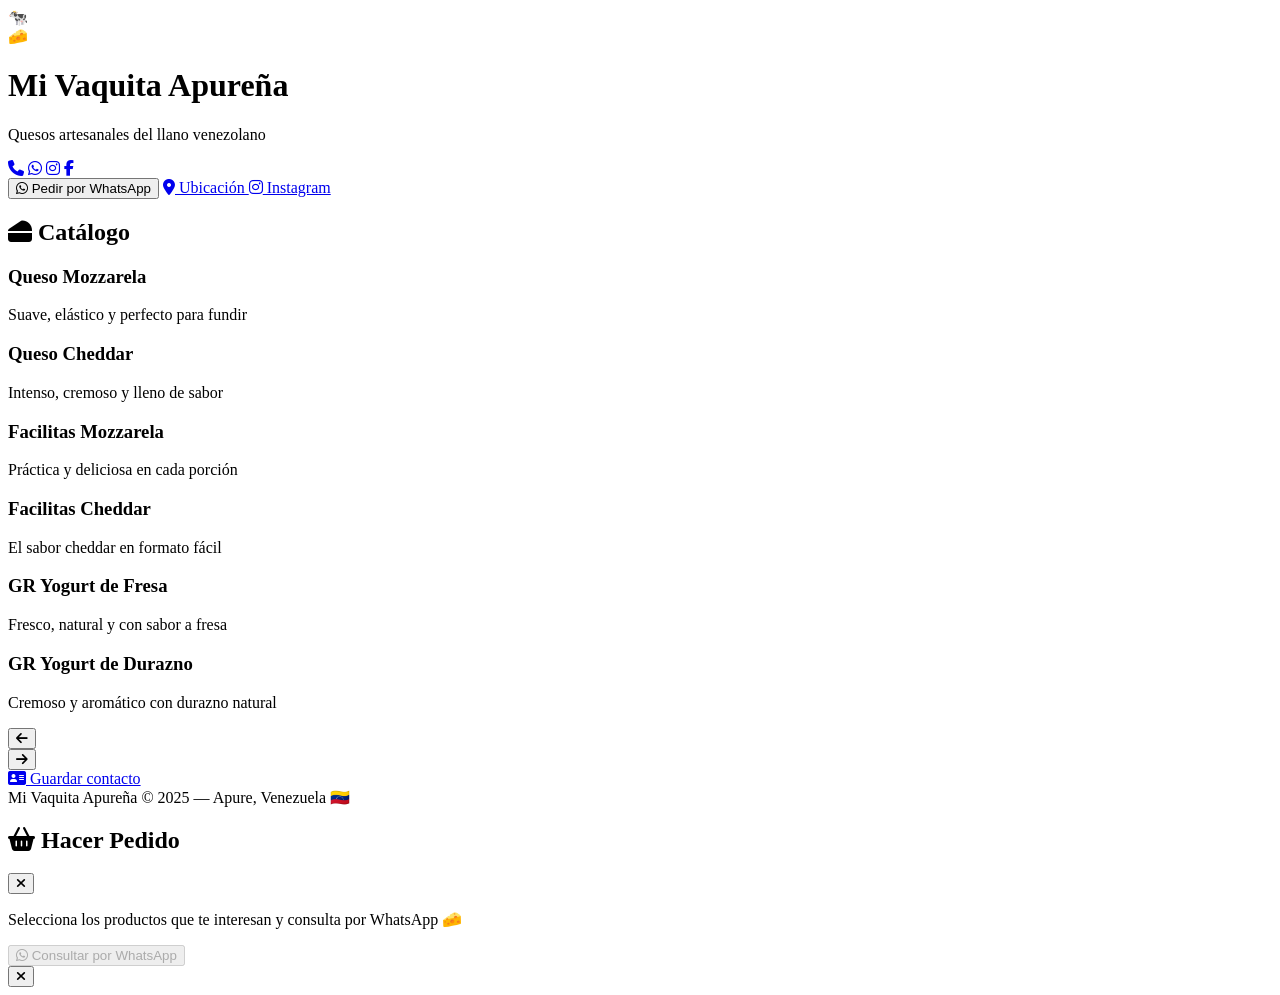
==== bodegonLosCuñados/index.html @ f67d9aa1 "primer main" ====
<!DOCTYPE html>
<html lang="es">
<head>
<meta charset="UTF-8">
<meta name="viewport" content="width=device-width, initial-scale=1.0">
<title>Mi Vaquita Apureña</title>
<link rel="stylesheet" href="styles.css">
<link href="https://fonts.googleapis.com/css2?family=Playfair+Display:wght@700;900&family=Nunito:wght@400;600;700;800&display=swap" rel="stylesheet">
<link rel="stylesheet" href="https://cdnjs.cloudflare.com/ajax/libs/font-awesome/6.5.0/css/all.min.css">
</head>
<body>

<div id="cow-layer"></div>

<div class="container">

  <div class="logo-wrap">
    <div class="logo">
      <img src="images/vaquita.jpg" alt="Mi Vaquita Apureña" onerror="this.style.display='none';this.parentElement.innerHTML='🐄'">
    </div>
    <div class="logo-badge">🧀</div>
  </div>

  <h1>Mi Vaquita Apureña</h1>
  <p class="subtitle">Quesos artesanales del llano venezolano</p>

  <div class="socials">
    <a href="tel:+584125478673" title="Llamar"><i class="fa-solid fa-phone"></i></a>
    <a href="https://wa.me/584125478673" target="_blank" title="WhatsApp"><i class="fa-brands fa-whatsapp"></i></a>
    <a href="https://www.instagram.com/mivaquitaapurena2021" target="_blank" title="Instagram"><i class="fa-brands fa-instagram"></i></a>
    <a href="#" title="Facebook"><i class="fa-brands fa-facebook-f"></i></a>
  </div>

  <button class="link-btn btn-whatsapp" onclick="openShop()">
    <i class="fa-brands fa-whatsapp"></i> Pedir por WhatsApp
  </button>

  <a class="link-btn btn-location" href="https://maps.google.com" target="_blank">
    <i class="fa-solid fa-location-dot"></i> Ubicación
  </a>

  <a class="link-btn btn-instagram" href="https://www.instagram.com/mivaquitaapurena2021" target="_blank">
    <i class="fa-brands fa-instagram"></i> Instagram
  </a>

  <!-- Catálogo carrusel -->
  <div class="catalog">
    <h2><i class="fa-solid fa-cheese"></i> Catálogo</h2>
    <div class="carousel">
      <div class="carousel-track" id="track">

        <div class="product">
          <div class="product-img-box" onclick="openLightbox('images/queso-mozzarela.png','Queso Mozzarela','Suave, elástico y perfecto para fundir','🧀')">
            <img src="images/queso-mozzarela.png" alt="Queso Mozzarela" onerror="this.style.display='none'">
          </div>
          <h3>Queso Mozzarela</h3>
          <p>Suave, elástico y perfecto para fundir</p>
        </div>

        <div class="product">
          <div class="product-img-box" onclick="openLightbox('images/quese-cheddar.png','Queso Cheddar','Intenso, cremoso y lleno de sabor','🧀')">
            <img src="images/quese-cheddar.png" alt="Queso Cheddar" onerror="this.style.display='none'">
          </div>
          <h3>Queso Cheddar</h3>
          <p>Intenso, cremoso y lleno de sabor</p>
        </div>

        <div class="product">
          <div class="product-img-box" onclick="openLightbox('images/facil-mozzarella.png','Facilitas Mozzarela','Práctica y deliciosa en cada porción','🫙')">
            <img src="images/facil-mozzarella.png" alt="Facilitas Mozzarela" onerror="this.style.display='none'">
          </div>
          <h3>Facilitas Mozzarela</h3>
          <p>Práctica y deliciosa en cada porción</p>
        </div>

        <div class="product">
          <div class="product-img-box" onclick="openLightbox('images/cheddar.png','Facilitas Cheddar','El sabor cheddar en formato fácil','🫙')">
            <img src="images/cheddar.png" alt="Facilitas Cheddar" onerror="this.style.display='none'">
          </div>
          <h3>Facilitas Cheddar</h3>
          <p>El sabor cheddar en formato fácil</p>
        </div>

        <div class="product">
          <div class="product-img-box" onclick="openLightbox('images/fresa.png','GR Yogurt de Fresa','Fresco, natural y con sabor a fresa','🍓')">
            <img src="images/fresa.png" alt="GR Yogurt de Fresa" onerror="this.style.display='none'">
          </div>
          <h3>GR Yogurt de Fresa</h3>
          <p>Fresco, natural y con sabor a fresa</p>
        </div>

        <div class="product">
          <div class="product-img-box" onclick="openLightbox('images/durazno.png','GR Yogurt de Durazno','Cremoso y aromático con durazno natural','🍑')">
            <img src="images/durazno.png" alt="GR Yogurt de Durazno" onerror="this.style.display='none'">
          </div>
          <h3>GR Yogurt de Durazno</h3>
          <p>Cremoso y aromático con durazno natural</p>
        </div>

      </div>
    </div>
    <div class="carousel-buttons">
      <button onclick="prev()"><i class="fa-solid fa-arrow-left"></i></button>
      <div class="carousel-dots" id="dots"></div>
      <button onclick="next()"><i class="fa-solid fa-arrow-right"></i></button>
    </div>
  </div>

  <a class="save" href="#" onclick="saveContact(event)">
    <i class="fa-solid fa-address-card"></i> Guardar contacto
  </a>

  <footer>Mi Vaquita Apureña © 2025 — Apure, Venezuela 🇻🇪</footer>

</div>

<!-- MODAL TIENDA -->
<div class="shop-overlay" id="shopOverlay" onclick="closeShopOutside(event)">
  <div class="shop-modal" id="shopModal">
    <div class="shop-header">
      <h2><i class="fa-solid fa-basket-shopping"></i> Hacer Pedido</h2>
      <button class="shop-close" onclick="closeShop()"><i class="fa-solid fa-xmark"></i></button>
    </div>
    <p class="shop-subtitle">Selecciona los productos que te interesan y consulta por WhatsApp 🧀</p>
    <div class="shop-products" id="shopProducts"></div>
    <button class="send-order" id="sendBtn" onclick="sendOrder()" disabled>
      <i class="fa-brands fa-whatsapp"></i> Consultar por WhatsApp
    </button>
  </div>
</div>

<!-- LIGHTBOX -->
<div class="lightbox-overlay" id="lightboxOverlay" onclick="closeLightboxOutside(event)">
  <button class="lightbox-close-btn" onclick="closeLightbox()"><i class="fa-solid fa-xmark"></i></button>
  <div class="lightbox-img-wrap">
    <img id="lbImg" src="" alt="" style="display:none">
    <div id="lbEmoji" class="lb-emoji" style="display:none"></div>
  </div>
  <div class="lightbox-name" id="lbName"></div>
  <div class="lightbox-desc" id="lbDesc"></div>
</div>

<script src="script.js"></script>
</body>
</html>
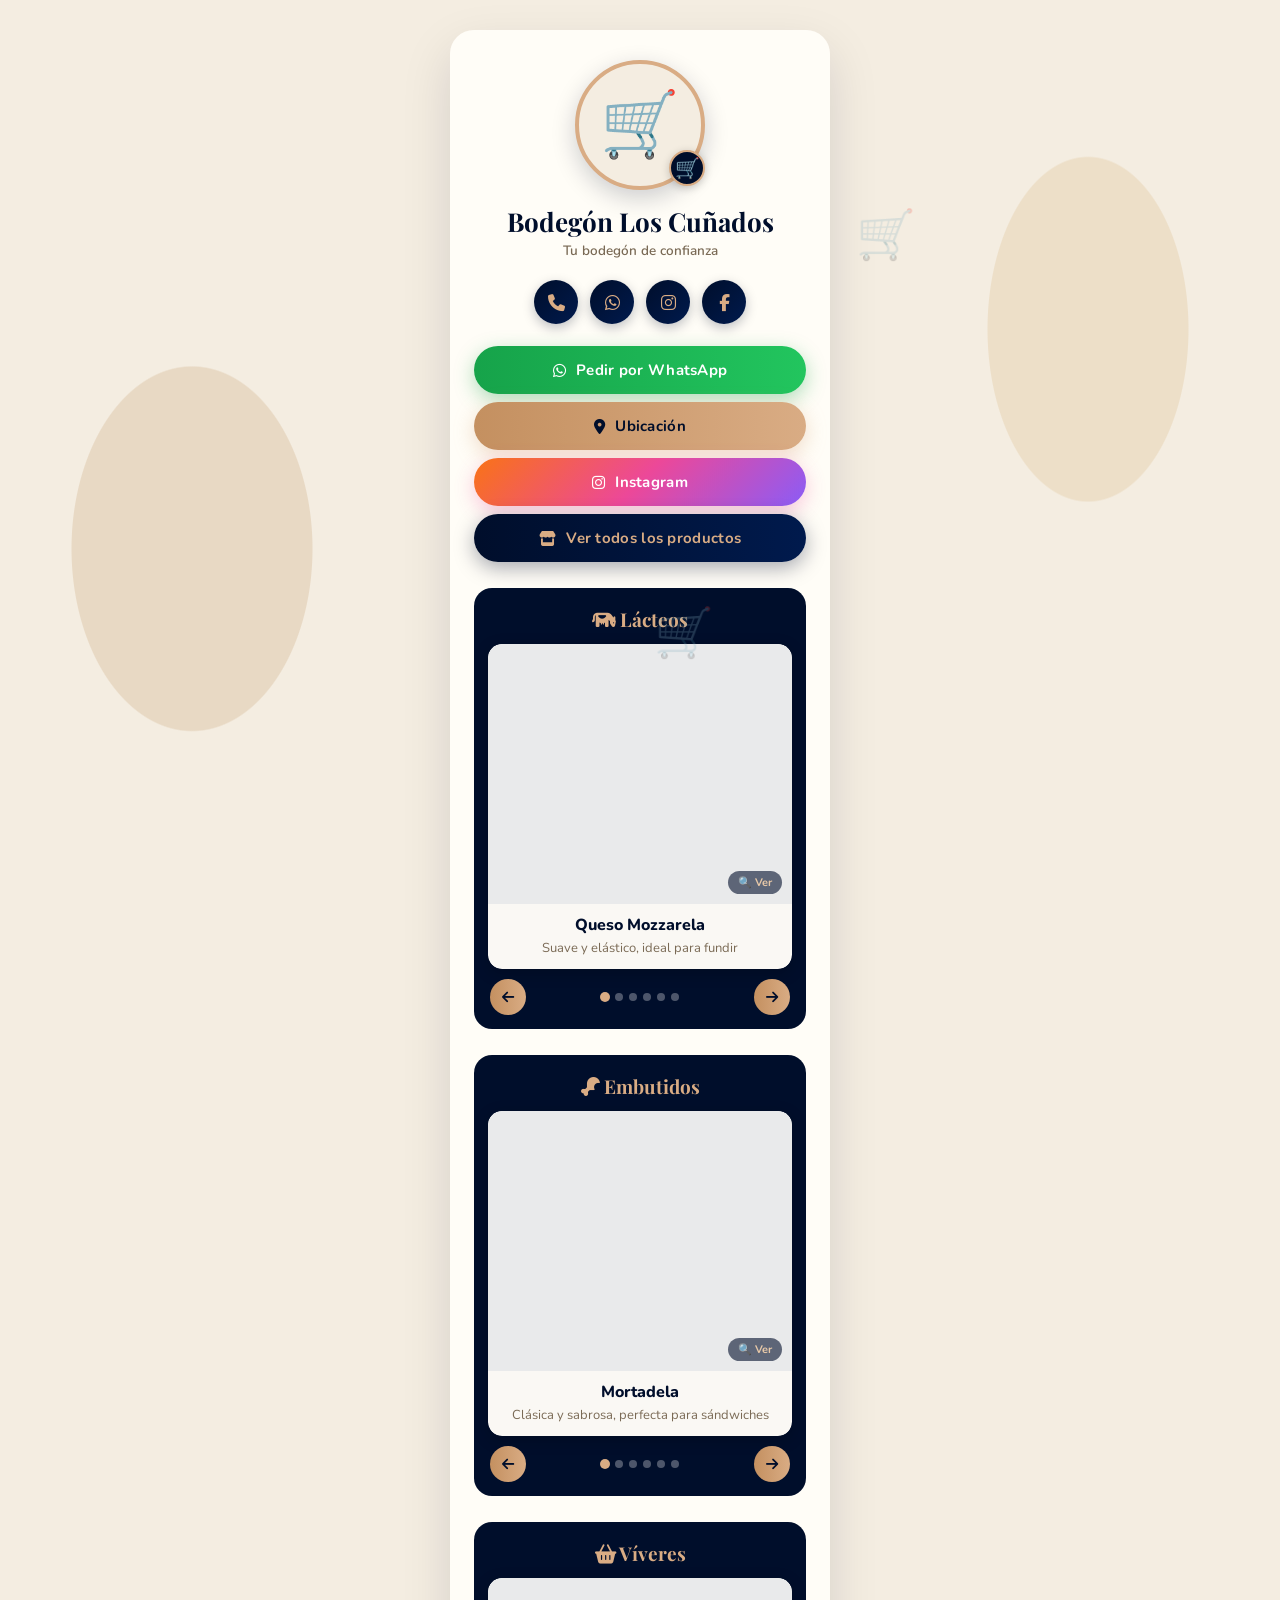
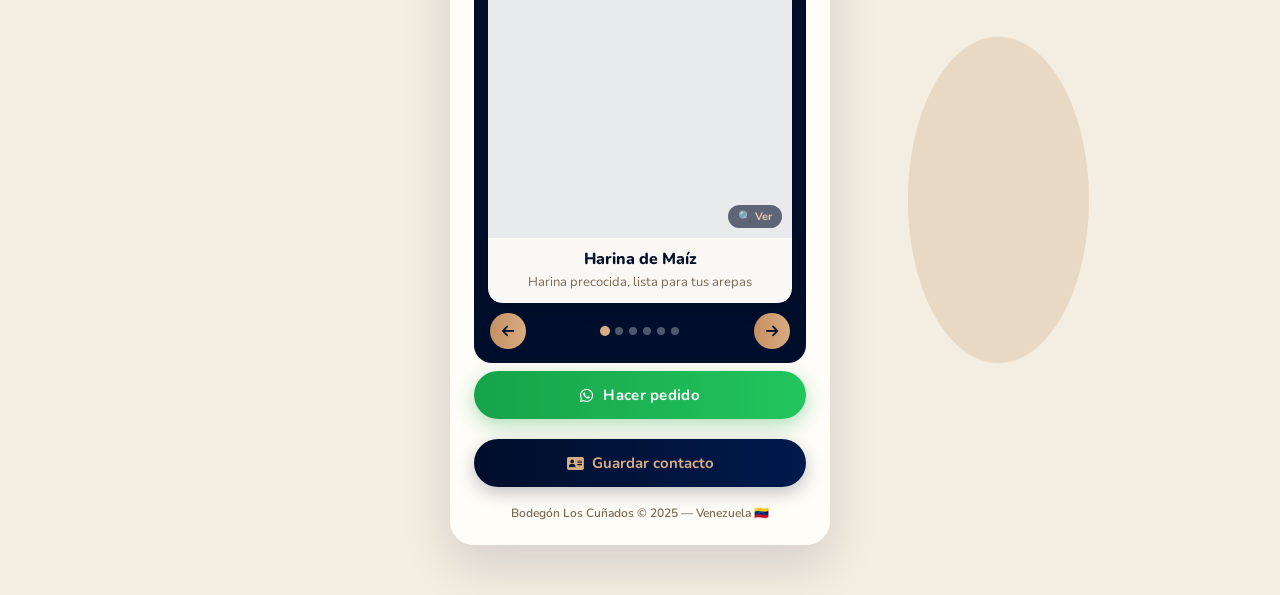
==== commit 52f926e1: "bodegon los cunaos" ====
--- a/bodegonLosCuñados/index.html
+++ b/bodegonLosCuñados/index.html
@@ -3,7 +3,7 @@
 <head>
 <meta charset="UTF-8">
 <meta name="viewport" content="width=device-width, initial-scale=1.0">
-<title>Mi Vaquita Apureña</title>
+<title>Bodegón Los Cuñados</title>
 <link rel="stylesheet" href="styles.css">
 <link href="https://fonts.googleapis.com/css2?family=Playfair+Display:wght@700;900&family=Nunito:wght@400;600;700;800&display=swap" rel="stylesheet">
 <link rel="stylesheet" href="https://cdnjs.cloudflare.com/ajax/libs/font-awesome/6.5.0/css/all.min.css">
@@ -16,18 +16,18 @@
 
   <div class="logo-wrap">
     <div class="logo">
-      <img src="images/vaquita.jpg" alt="Mi Vaquita Apureña" onerror="this.style.display='none';this.parentElement.innerHTML='🐄'">
-    </div>
-    <div class="logo-badge">🧀</div>
-  </div>
-
-  <h1>Mi Vaquita Apureña</h1>
-  <p class="subtitle">Quesos artesanales del llano venezolano</p>
+      <img src="images/bodegon.png" alt="Bodegón Los Cuñados" onerror="this.style.display='none';this.parentElement.innerHTML='🛒'">
+    </div>
+    <div class="logo-badge">🛒</div>
+  </div>
+
+  <h1>Bodegón Los Cuñados</h1>
+  <p class="subtitle">Tu bodegón de confianza</p>
 
   <div class="socials">
-    <a href="tel:+584125478673" title="Llamar"><i class="fa-solid fa-phone"></i></a>
-    <a href="https://wa.me/584125478673" target="_blank" title="WhatsApp"><i class="fa-brands fa-whatsapp"></i></a>
-    <a href="https://www.instagram.com/mivaquitaapurena2021" target="_blank" title="Instagram"><i class="fa-brands fa-instagram"></i></a>
+    <a href="tel:+58XXXXXXXXXX" title="Llamar"><i class="fa-solid fa-phone"></i></a>
+    <a href="https://wa.me/58XXXXXXXXXX" target="_blank" title="WhatsApp"><i class="fa-brands fa-whatsapp"></i></a>
+    <a href="https://www.instagram.com/" target="_blank" title="Instagram"><i class="fa-brands fa-instagram"></i></a>
     <a href="#" title="Facebook"><i class="fa-brands fa-facebook-f"></i></a>
   </div>
 
@@ -39,93 +39,220 @@
     <i class="fa-solid fa-location-dot"></i> Ubicación
   </a>
 
-  <a class="link-btn btn-instagram" href="https://www.instagram.com/mivaquitaapurena2021" target="_blank">
+  <a class="link-btn btn-instagram" href="https://www.instagram.com/" target="_blank">
     <i class="fa-brands fa-instagram"></i> Instagram
   </a>
 
-  <!-- Catálogo carrusel -->
+  <!-- ===== BOTÓN VER TODOS LOS PRODUCTOS ===== -->
+  <button class="link-btn btn-productos" onclick="openGrid()">
+    <i class="fa-solid fa-store"></i> Ver todos los productos
+  </button>
+
+  <!-- ===== LÁCTEOS ===== -->
   <div class="catalog">
-    <h2><i class="fa-solid fa-cheese"></i> Catálogo</h2>
+    <h2><i class="fa-solid fa-cow"></i> Lácteos</h2>
     <div class="carousel">
-      <div class="carousel-track" id="track">
-
-        <div class="product">
-          <div class="product-img-box" onclick="openLightbox('images/queso-mozzarela.png','Queso Mozzarela','Suave, elástico y perfecto para fundir','🧀')">
+      <div class="carousel-track" id="track-lacteos">
+        <div class="product">
+          <div class="product-img-box" onclick="openLightbox('images/queso-mozzarela.png','Queso Mozzarela','Suave y elástico, ideal para fundir','🧀')">
             <img src="images/queso-mozzarela.png" alt="Queso Mozzarela" onerror="this.style.display='none'">
           </div>
-          <h3>Queso Mozzarela</h3>
-          <p>Suave, elástico y perfecto para fundir</p>
-        </div>
-
-        <div class="product">
-          <div class="product-img-box" onclick="openLightbox('images/quese-cheddar.png','Queso Cheddar','Intenso, cremoso y lleno de sabor','🧀')">
-            <img src="images/quese-cheddar.png" alt="Queso Cheddar" onerror="this.style.display='none'">
-          </div>
-          <h3>Queso Cheddar</h3>
-          <p>Intenso, cremoso y lleno de sabor</p>
-        </div>
-
-        <div class="product">
-          <div class="product-img-box" onclick="openLightbox('images/facil-mozzarella.png','Facilitas Mozzarela','Práctica y deliciosa en cada porción','🫙')">
-            <img src="images/facil-mozzarella.png" alt="Facilitas Mozzarela" onerror="this.style.display='none'">
-          </div>
-          <h3>Facilitas Mozzarela</h3>
-          <p>Práctica y deliciosa en cada porción</p>
-        </div>
-
-        <div class="product">
-          <div class="product-img-box" onclick="openLightbox('images/cheddar.png','Facilitas Cheddar','El sabor cheddar en formato fácil','🫙')">
-            <img src="images/cheddar.png" alt="Facilitas Cheddar" onerror="this.style.display='none'">
-          </div>
-          <h3>Facilitas Cheddar</h3>
-          <p>El sabor cheddar en formato fácil</p>
-        </div>
-
-        <div class="product">
-          <div class="product-img-box" onclick="openLightbox('images/fresa.png','GR Yogurt de Fresa','Fresco, natural y con sabor a fresa','🍓')">
-            <img src="images/fresa.png" alt="GR Yogurt de Fresa" onerror="this.style.display='none'">
-          </div>
-          <h3>GR Yogurt de Fresa</h3>
-          <p>Fresco, natural y con sabor a fresa</p>
-        </div>
-
-        <div class="product">
-          <div class="product-img-box" onclick="openLightbox('images/durazno.png','GR Yogurt de Durazno','Cremoso y aromático con durazno natural','🍑')">
-            <img src="images/durazno.png" alt="GR Yogurt de Durazno" onerror="this.style.display='none'">
-          </div>
-          <h3>GR Yogurt de Durazno</h3>
-          <p>Cremoso y aromático con durazno natural</p>
-        </div>
-
+          <h3>Queso Mozzarela</h3><p>Suave y elástico, ideal para fundir</p>
+        </div>
+        <div class="product">
+          <div class="product-img-box" onclick="openLightbox('images/queso-mozzarela.png','Queso Cheddar','Intenso y cremoso, lleno de sabor','🧀')">
+            <img src="images/queso-mozzarela.png" alt="Queso Cheddar" onerror="this.style.display='none'">
+          </div>
+          <h3>Queso Cheddar</h3><p>Intenso y cremoso, lleno de sabor</p>
+        </div>
+        <div class="product">
+          <div class="product-img-box" onclick="openLightbox('images/queso-mozzarela.png','Mantequilla','Cremosa y natural, hecha con leche fresca','🧈')">
+            <img src="images/queso-mozzarela.png" alt="Mantequilla" onerror="this.style.display='none'">
+          </div>
+          <h3>Mantequilla</h3><p>Cremosa y natural, hecha con leche fresca</p>
+        </div>
+        <div class="product">
+          <div class="product-img-box" onclick="openLightbox('images/queso-mozzarela.png','Yogurt Natural','Fresco y nutritivo, sin azúcar añadida','🥛')">
+            <img src="images/queso-mozzarela.png" alt="Yogurt Natural" onerror="this.style.display='none'">
+          </div>
+          <h3>Yogurt Natural</h3><p>Fresco y nutritivo, sin azúcar añadida</p>
+        </div>
+        <div class="product">
+          <div class="product-img-box" onclick="openLightbox('images/queso-mozzarela.png','Leche Pasteurizada','Fresca y nutritiva, directo del campo','🥛')">
+            <img src="images/queso-mozzarela.png" alt="Leche Pasteurizada" onerror="this.style.display='none'">
+          </div>
+          <h3>Leche Pasteurizada</h3><p>Fresca y nutritiva, directo del campo</p>
+        </div>
+        <div class="product">
+          <div class="product-img-box" onclick="openLightbox('images/queso-mozzarela.png','Queso Blanco','Artesanal, firme y con sabor tradicional','🧀')">
+            <img src="images/queso-mozzarela.png" alt="Queso Blanco" onerror="this.style.display='none'">
+          </div>
+          <h3>Queso Blanco</h3><p>Artesanal, firme y con sabor tradicional</p>
+        </div>
       </div>
     </div>
     <div class="carousel-buttons">
-      <button onclick="prev()"><i class="fa-solid fa-arrow-left"></i></button>
-      <div class="carousel-dots" id="dots"></div>
-      <button onclick="next()"><i class="fa-solid fa-arrow-right"></i></button>
-    </div>
-  </div>
+      <button onclick="prevSlide('lacteos')"><i class="fa-solid fa-arrow-left"></i></button>
+      <div class="carousel-dots" id="dots-lacteos"></div>
+      <button onclick="nextSlide('lacteos')"><i class="fa-solid fa-arrow-right"></i></button>
+    </div>
+  </div>
+
+  <!-- ===== EMBUTIDOS ===== -->
+  <div class="catalog">
+    <h2><i class="fa-solid fa-drumstick-bite"></i> Embutidos</h2>
+    <div class="carousel">
+      <div class="carousel-track" id="track-embutidos">
+        <div class="product">
+          <div class="product-img-box" onclick="openLightbox('images/queso-mozzarela.png','Mortadela','Clásica y sabrosa, perfecta para sándwiches','🥩')">
+            <img src="images/queso-mozzarela.png" alt="Mortadela" onerror="this.style.display='none'">
+          </div>
+          <h3>Mortadela</h3><p>Clásica y sabrosa, perfecta para sándwiches</p>
+        </div>
+        <div class="product">
+          <div class="product-img-box" onclick="openLightbox('images/queso-mozzarela.png','Jamón de Pierna','Jugoso y tierno, de calidad premium','🍖')">
+            <img src="images/queso-mozzarela.png" alt="Jamón de Pierna" onerror="this.style.display='none'">
+          </div>
+          <h3>Jamón de Pierna</h3><p>Jugoso y tierno, de calidad premium</p>
+        </div>
+        <div class="product">
+          <div class="product-img-box" onclick="openLightbox('images/queso-mozzarela.png','Salchichón','Firme y aromático, con especias selectas','🌭')">
+            <img src="images/queso-mozzarela.png" alt="Salchichón" onerror="this.style.display='none'">
+          </div>
+          <h3>Salchichón</h3><p>Firme y aromático, con especias selectas</p>
+        </div>
+        <div class="product">
+          <div class="product-img-box" onclick="openLightbox('images/queso-mozzarela.png','Salchicha de Res','Tierna y jugosa, ideal para la parrilla','🌭')">
+            <img src="images/queso-mozzarela.png" alt="Salchicha de Res" onerror="this.style.display='none'">
+          </div>
+          <h3>Salchicha de Res</h3><p>Tierna y jugosa, ideal para la parrilla</p>
+        </div>
+        <div class="product">
+          <div class="product-img-box" onclick="openLightbox('images/queso-mozzarela.png','Pepperoni','Picante y sabroso, perfecto para pizzas','🍕')">
+            <img src="images/queso-mozzarela.png" alt="Pepperoni" onerror="this.style.display='none'">
+          </div>
+          <h3>Pepperoni</h3><p>Picante y sabroso, perfecto para pizzas</p>
+        </div>
+        <div class="product">
+          <div class="product-img-box" onclick="openLightbox('images/queso-mozzarela.png','Tocineta','Ahumada y crujiente, irresistible','🥓')">
+            <img src="images/queso-mozzarela.png" alt="Tocineta" onerror="this.style.display='none'">
+          </div>
+          <h3>Tocineta</h3><p>Ahumada y crujiente, irresistible</p>
+        </div>
+      </div>
+    </div>
+    <div class="carousel-buttons">
+      <button onclick="prevSlide('embutidos')"><i class="fa-solid fa-arrow-left"></i></button>
+      <div class="carousel-dots" id="dots-embutidos"></div>
+      <button onclick="nextSlide('embutidos')"><i class="fa-solid fa-arrow-right"></i></button>
+    </div>
+  </div>
+
+  <!-- ===== VÍVERES ===== -->
+  <div class="catalog">
+    <h2><i class="fa-solid fa-basket-shopping"></i> Víveres</h2>
+    <div class="carousel">
+      <div class="carousel-track" id="track-viveres">
+        <div class="product">
+          <div class="product-img-box" onclick="openLightbox('images/queso-mozzarela.png','Harina de Maíz','Harina precocida, lista para tus arepas','🌽')">
+            <img src="images/queso-mozzarela.png" alt="Harina de Maíz" onerror="this.style.display='none'">
+          </div>
+          <h3>Harina de Maíz</h3><p>Harina precocida, lista para tus arepas</p>
+        </div>
+        <div class="product">
+          <div class="product-img-box" onclick="openLightbox('images/queso-mozzarela.png','Arroz','Grano largo, suelto y de primera calidad','🍚')">
+            <img src="images/queso-mozzarela.png" alt="Arroz" onerror="this.style.display='none'">
+          </div>
+          <h3>Arroz</h3><p>Grano largo, suelto y de primera calidad</p>
+        </div>
+        <div class="product">
+          <div class="product-img-box" onclick="openLightbox('images/queso-mozzarela.png','Pasta','Variedad de cortes, al dente perfecta','🍝')">
+            <img src="images/queso-mozzarela.png" alt="Pasta" onerror="this.style.display='none'">
+          </div>
+          <h3>Pasta</h3><p>Variedad de cortes, al dente perfecta</p>
+        </div>
+        <div class="product">
+          <div class="product-img-box" onclick="openLightbox('images/queso-mozzarela.png','Aceite Vegetal','Suave y ligero para todas tus recetas','🫙')">
+            <img src="images/queso-mozzarela.png" alt="Aceite Vegetal" onerror="this.style.display='none'">
+          </div>
+          <h3>Aceite Vegetal</h3><p>Suave y ligero para todas tus recetas</p>
+        </div>
+        <div class="product">
+          <div class="product-img-box" onclick="openLightbox('images/queso-mozzarela.png','Caraotas Negras','Selectas y tiernas, sabor venezolano','🫘')">
+            <img src="images/queso-mozzarela.png" alt="Caraotas Negras" onerror="this.style.display='none'">
+          </div>
+          <h3>Caraotas Negras</h3><p>Selectas y tiernas, sabor venezolano</p>
+        </div>
+        <div class="product">
+          <div class="product-img-box" onclick="openLightbox('images/queso-mozzarela.png','Azúcar','Refinada y blanca, para tus dulces','🍬')">
+            <img src="images/queso-mozzarela.png" alt="Azúcar" onerror="this.style.display='none'">
+          </div>
+          <h3>Azúcar</h3><p>Refinada y blanca, para tus dulces</p>
+        </div>
+      </div>
+    </div>
+    <div class="carousel-buttons">
+      <button onclick="prevSlide('viveres')"><i class="fa-solid fa-arrow-left"></i></button>
+      <div class="carousel-dots" id="dots-viveres"></div>
+      <button onclick="nextSlide('viveres')"><i class="fa-solid fa-arrow-right"></i></button>
+    </div>
+  </div>
+
+  <button class="link-btn btn-whatsapp" onclick="openShop()" style="margin-top:8px;">
+    <i class="fa-brands fa-whatsapp"></i> Hacer pedido
+  </button>
 
   <a class="save" href="#" onclick="saveContact(event)">
     <i class="fa-solid fa-address-card"></i> Guardar contacto
   </a>
 
-  <footer>Mi Vaquita Apureña © 2025 — Apure, Venezuela 🇻🇪</footer>
-
+  <footer>Bodegón Los Cuñados © 2025 — Venezuela 🇻🇪</footer>
+
+</div>
+
+<!-- GRID MODAL -->
+<div class="grid-overlay" id="gridOverlay">
+  <div class="grid-header">
+    <h2><i class="fa-solid fa-store"></i> Todos los Productos</h2>
+    <button class="grid-close-btn" onclick="closeGrid()"><i class="fa-solid fa-xmark"></i></button>
+  </div>
+  <div class="grid-tabs">
+    <button class="grid-tab active" onclick="filterGrid('todos',this)">Todos</button>
+    <button class="grid-tab" onclick="filterGrid('lacteos',this)">🧀 Lácteos</button>
+    <button class="grid-tab" onclick="filterGrid('embutidos',this)">🥩 Embutidos</button>
+    <button class="grid-tab" onclick="filterGrid('viveres',this)">🛒 Víveres</button>
+  </div>
+  <div class="grid-body">
+    <div class="grid-products" id="gridProducts"></div>
+  </div>
 </div>
 
 <!-- MODAL TIENDA -->
 <div class="shop-overlay" id="shopOverlay" onclick="closeShopOutside(event)">
-  <div class="shop-modal" id="shopModal">
+  <div class="shop-modal" id="shopModal" style="padding:0;">
     <div class="shop-header">
       <h2><i class="fa-solid fa-basket-shopping"></i> Hacer Pedido</h2>
       <button class="shop-close" onclick="closeShop()"><i class="fa-solid fa-xmark"></i></button>
     </div>
-    <p class="shop-subtitle">Selecciona los productos que te interesan y consulta por WhatsApp 🧀</p>
+    <p class="shop-subtitle">Selecciona los productos y consulta por WhatsApp 🛒</p>
+
+    <!-- Filtros de categoría -->
+    <div class="shop-filter-tabs">
+      <button class="shop-filter-tab active" onclick="setShopFilter('todos',this)">Todos</button>
+      <button class="shop-filter-tab" onclick="setShopFilter('lacteos',this)">🧀 Lácteos</button>
+      <button class="shop-filter-tab" onclick="setShopFilter('embutidos',this)">🥩 Embutidos</button>
+      <button class="shop-filter-tab" onclick="setShopFilter('viveres',this)">🛒 Víveres</button>
+    </div>
+
     <div class="shop-products" id="shopProducts"></div>
-    <button class="send-order" id="sendBtn" onclick="sendOrder()" disabled>
-      <i class="fa-brands fa-whatsapp"></i> Consultar por WhatsApp
-    </button>
+
+    <!-- Footer fijo: paginación + botón -->
+    <div class="shop-footer">
+      <div class="shop-pagination" id="shopPagination" style="display:none"></div>
+      <button class="send-order" id="sendBtn" onclick="sendOrder()" disabled>
+        <i class="fa-brands fa-whatsapp"></i> Consultar por WhatsApp
+      </button>
+    </div>
   </div>
 </div>
 
--- a/bodegonLosCuñados/styles.css
+++ b/bodegonLosCuñados/styles.css
@@ -0,0 +1,1124 @@
+/* =============================================
+   BODEGÓN LOS CUÑADOS — Styles
+   ============================================= */
+
+   :root {
+    --primary:      #000E2B;
+    --primary-dark: #000820;
+    --primary-light:#001a4d;
+    --accent:       #D9AC84;
+    --accent-light: #e8c9a8;
+    --accent-dark:  #c49060;
+  
+    --bg:           #F4EDE1;
+    --card-bg:      rgba(255,253,248,0.98);
+    --text:         #000E2B;
+    --muted:        #7a6a55;
+  
+    --radius-lg:    24px;
+    --radius-btn:   50px;
+    --shadow-card:  0 20px 50px rgba(0,14,43,0.13);
+    --shadow-btn:   0 6px 20px rgba(0,14,43,0.35);
+  }
+  
+  /* RESET */
+  *, *::before, *::after {
+    margin: 0; padding: 0;
+    box-sizing: border-box;
+  }
+  
+  /* BODY */
+  body {
+    min-height: 100vh;
+    display: flex;
+    justify-content: center;
+    align-items: flex-start;
+    padding: 30px 16px 50px;
+    background-color: var(--bg);
+    background-image:
+      radial-gradient(ellipse at 15% 25%, #e8d9c4 120px, transparent 121px),
+      radial-gradient(ellipse at 85% 15%, #eddfc8 100px, transparent 101px),
+      radial-gradient(ellipse at 50% 65%, #f4ede1 140px, transparent 141px),
+      radial-gradient(ellipse at 78% 82%, #e8d9c4 90px, transparent 91px);
+    background-repeat: no-repeat;
+    font-family: 'Nunito', sans-serif;
+  }
+  
+  /* VACAS FLOTANTES */
+  #cow-layer {
+    position: fixed;
+    inset: 0;
+    pointer-events: none;
+    z-index: 10;
+  }
+  
+  .cow {
+    position: absolute;
+    font-size: 48px;
+    opacity: 0.25;
+    user-select: none;
+    cursor: pointer;
+    pointer-events: auto;
+    z-index: 10;
+    transition: left 7s cubic-bezier(.45,.05,.55,.95),
+                top  7s cubic-bezier(.45,.05,.55,.95),
+                transform .3s;
+    animation: float 5s ease-in-out infinite;
+  }
+  
+  @keyframes float {
+    0%,100% { transform: translateY(0px) rotate(-2deg); }
+    50%      { transform: translateY(-14px) rotate(2deg); }
+  }
+  
+  @keyframes portalOut {
+    0%   { transform: scale(1) rotate(0deg);     opacity: 0.25; filter: hue-rotate(0deg); }
+    40%  { transform: scale(1.3) rotate(180deg); opacity: 0.8;  filter: hue-rotate(180deg) brightness(1.5); }
+    100% { transform: scale(0) rotate(540deg);   opacity: 0;    filter: hue-rotate(360deg) brightness(3); }
+  }
+  
+  @keyframes portalIn {
+    0%   { transform: scale(0) rotate(-540deg);  opacity: 0;    filter: hue-rotate(360deg) brightness(3); }
+    60%  { transform: scale(1.2) rotate(-80deg); opacity: 0.9;  filter: hue-rotate(90deg) brightness(1.4); }
+    80%  { transform: scale(0.9) rotate(10deg);  opacity: 0.5; }
+    100% { transform: scale(1) rotate(0deg);     opacity: 0.25; filter: hue-rotate(0deg); }
+  }
+  
+  /* CONTENEDOR PRINCIPAL */
+  .container {
+    width: 100%;
+    max-width: 380px;
+    background: var(--card-bg);
+    border-radius: var(--radius-lg);
+    box-shadow: var(--shadow-card);
+    padding: 30px 24px 24px;
+    text-align: center;
+    position: relative;
+    z-index: 1;
+  }
+  
+  /* LOGO */
+  .logo-wrap {
+    position: relative;
+    width: fit-content;
+    margin: 0 auto 16px;
+  }
+  
+  .logo {
+    width: 130px;
+    height: 130px;
+    border-radius: 50%;
+    overflow: hidden;
+    border: 4px solid var(--accent);
+    background: var(--bg);
+    display: flex;
+    align-items: center;
+    justify-content: center;
+    font-size: 64px;
+    box-shadow: 0 8px 24px rgba(0,14,43,0.2);
+  }
+  
+  .logo img {
+    width: 100%; height: 100%;
+    object-fit: cover;
+  }
+  
+  .logo-badge {
+    position: absolute;
+    bottom: 4px; right: 0;
+    background: var(--primary);
+    border-radius: 50%;
+    width: 36px; height: 36px;
+    display: flex; align-items: center; justify-content: center;
+    font-size: 20px;
+    box-shadow: 0 2px 8px rgba(0,0,0,.2);
+    border: 2px solid var(--accent);
+  }
+  
+  /* TÍTULO */
+  h1 {
+    font-family: 'Playfair Display', serif;
+    font-size: 26px;
+    color: var(--text);
+    line-height: 1.2;
+    margin-bottom: 4px;
+  }
+  
+  .subtitle {
+    font-size: 13.5px;
+    color: var(--muted);
+    margin-bottom: 20px;
+    font-weight: 600;
+  }
+  
+  /* REDES SOCIALES */
+  .socials {
+    display: flex;
+    justify-content: center;
+    gap: 12px;
+    margin-bottom: 22px;
+  }
+  
+  .socials a {
+    width: 44px; height: 44px;
+    display: flex; align-items: center; justify-content: center;
+    border-radius: 50%;
+    background: linear-gradient(135deg, var(--primary), var(--primary-light));
+    color: var(--accent);
+    font-size: 17px;
+    text-decoration: none;
+    transition: transform .25s, box-shadow .25s;
+    box-shadow: 0 4px 12px rgba(0,14,43,.25);
+  }
+  
+  .socials a:hover {
+    transform: scale(1.12) translateY(-2px);
+    box-shadow: 0 8px 20px rgba(0,14,43,.35);
+  }
+  
+  /* BOTONES PRINCIPALES */
+  .link-btn {
+    display: flex;
+    align-items: center;
+    justify-content: center;
+    gap: 10px;
+    width: 100%;
+    padding: 14px 20px;
+    margin: 8px 0;
+    border-radius: var(--radius-btn);
+    text-decoration: none;
+    font-family: 'Nunito', sans-serif;
+    font-weight: 700;
+    font-size: 15px;
+    color: var(--bg);
+    border: none;
+    cursor: pointer;
+    background: linear-gradient(90deg, var(--primary), var(--primary-light));
+    box-shadow: var(--shadow-btn);
+    transition: transform .25s, box-shadow .25s, filter .25s;
+    letter-spacing: .3px;
+  }
+  
+  .link-btn:hover {
+    transform: translateY(-3px);
+    box-shadow: 0 10px 28px rgba(0,14,43,.4);
+    filter: brightness(1.15);
+  }
+  
+  .btn-whatsapp {
+    background: linear-gradient(90deg, #16a34a, #22c55e);
+    color: white;
+    box-shadow: 0 6px 20px rgba(22,163,74,.35);
+  }
+  .btn-whatsapp:hover { box-shadow: 0 10px 28px rgba(22,163,74,.45); }
+  
+  .btn-location {
+    background: linear-gradient(90deg, var(--accent-dark), var(--accent));
+    color: var(--primary);
+    box-shadow: 0 6px 20px rgba(217,172,132,.4);
+  }
+  .btn-location:hover { box-shadow: 0 10px 28px rgba(217,172,132,.5); }
+  
+  .btn-instagram {
+    background: linear-gradient(135deg, #f97316, #ec4899, #8b5cf6);
+    color: white;
+    box-shadow: 0 6px 20px rgba(236,72,153,.3);
+  }
+  .btn-instagram:hover { box-shadow: 0 10px 28px rgba(236,72,153,.42); }
+  
+  /* CATÁLOGO */
+  .catalog {
+    margin-top: 26px;
+    background: var(--primary);
+    border-radius: 18px;
+    padding: 18px 14px 14px;
+  }
+  
+  .catalog h2 {
+    color: var(--accent);
+    font-family: 'Playfair Display', serif;
+    font-size: 19px;
+    margin-bottom: 12px;
+  }
+  
+  /* CARRUSEL */
+  .carousel {
+    overflow: hidden;
+    border-radius: 14px;
+    box-shadow: 0 4px 16px rgba(0,0,0,.2);
+  }
+  
+  .carousel-track {
+    display: flex;
+    transition: transform .45s cubic-bezier(.4,0,.2,1);
+  }
+  
+  .product {
+    min-width: 100%;
+    background: var(--card-bg);
+    padding: 0;
+    border-radius: 14px;
+    overflow: hidden;
+    cursor: pointer;
+  }
+  
+  /* IMAGEN DEL CARRUSEL */
+  .product-img-box {
+    width: 100%;
+    height: 260px;
+    background: #e9eaeb;
+    display: flex;
+    align-items: center;
+    justify-content: center;
+    overflow: hidden;
+    position: relative;
+  }
+  
+  .product-img-box img {
+    width: 100%;
+    height: 100%;
+    object-fit: contain;
+    display: block;
+    transition: transform .35s ease;
+  }
+  
+  .product-img-box:hover img {
+    transform: scale(1.04);
+  }
+  
+  .product-img-box::after {
+    content: "🔍 Ver";
+    position: absolute;
+    bottom: 10px;
+    right: 10px;
+    background: rgba(0,14,43,0.6);
+    color: var(--accent-light);
+    font-size: 11px;
+    font-weight: 700;
+    font-family: 'Nunito', sans-serif;
+    padding: 4px 10px;
+    border-radius: 20px;
+    pointer-events: none;
+  }
+  
+  .product-img-placeholder {
+    width: 100%;
+    height: 260px;
+    display: flex;
+    align-items: center;
+    justify-content: center;
+    font-size: 72px;
+    background: linear-gradient(135deg, #e8d9c4, #f4ede1);
+  }
+  
+  .product h3 {
+    color: var(--text);
+    font-size: 16px;
+    font-weight: 800;
+    margin: 10px 14px 3px;
+  }
+  
+  .product p {
+    color: var(--muted);
+    font-size: 13px;
+    margin: 0 14px 12px;
+  }
+  
+  /* BOTONES CARRUSEL */
+  .carousel-buttons {
+    display: flex;
+    justify-content: space-between;
+    align-items: center;
+    margin-top: 10px;
+    padding: 0 2px;
+  }
+  
+  .carousel-buttons button {
+    border: none;
+    background: linear-gradient(90deg, var(--accent-dark), var(--accent));
+    color: var(--primary);
+    width: 36px; height: 36px;
+    border-radius: 50%;
+    cursor: pointer;
+    font-size: 14px;
+    display: flex; align-items: center; justify-content: center;
+    transition: transform .2s;
+  }
+  .carousel-buttons button:hover { transform: scale(1.1); }
+  
+  .carousel-dots {
+    display: flex;
+    gap: 6px;
+  }
+  
+  .dot {
+    width: 8px; height: 8px;
+    border-radius: 50%;
+    background: rgba(255,255,255,0.3);
+    transition: background .3s, transform .3s;
+  }
+  .dot.active {
+    background: var(--accent);
+    transform: scale(1.25);
+  }
+  
+  /* GUARDAR CONTACTO */
+  .save {
+    margin-top: 20px;
+    display: flex;
+    align-items: center;
+    justify-content: center;
+    gap: 8px;
+    background: linear-gradient(90deg, var(--primary), var(--primary-light));
+    color: var(--accent);
+    padding: 14px;
+    border-radius: var(--radius-btn);
+    text-decoration: none;
+    font-weight: 700;
+    font-size: 15px;
+    transition: transform .25s, box-shadow .25s;
+    box-shadow: 0 6px 18px rgba(0,14,43,.25);
+  }
+  .save:hover {
+    transform: translateY(-2px);
+    box-shadow: 0 10px 24px rgba(0,14,43,.35);
+  }
+  
+  /* FOOTER */
+  footer {
+    margin-top: 18px;
+    font-size: 12px;
+    color: var(--muted);
+    font-weight: 600;
+  }
+  
+  /* =============================================
+     MODAL TIENDA
+     ============================================= */
+  
+  .shop-overlay {
+    position: fixed;
+    inset: 0;
+    background: rgba(0,14,43,0.75);
+    backdrop-filter: blur(6px);
+    z-index: 9000;
+    display: flex;
+    align-items: flex-end;
+    justify-content: center;
+    opacity: 0;
+    pointer-events: none;
+    transition: opacity .35s;
+  }
+  
+  .shop-overlay.open {
+    opacity: 1;
+    pointer-events: all;
+  }
+  
+  .shop-modal {
+    width: 100%;
+    max-width: 480px;
+    background: var(--card-bg);
+    border-radius: 28px 28px 0 0;
+    max-height: 92vh;
+    display: flex;
+    flex-direction: column;
+    transform: translateY(60px);
+    transition: transform .4s cubic-bezier(.34,1.3,.64,1);
+    overflow: hidden;
+  }
+  
+  .shop-overlay.open .shop-modal {
+    transform: translateY(0);
+  }
+  
+  .shop-header {
+    display: flex;
+    align-items: center;
+    justify-content: space-between;
+    margin-bottom: 6px;
+    padding: 24px 20px 0;
+    flex-shrink: 0;
+  }
+  
+  .shop-header h2 {
+    font-family: 'Playfair Display', serif;
+    font-size: 22px;
+    color: var(--text);
+  }
+  
+  .shop-close {
+    background: var(--bg);
+    border: none;
+    width: 36px; height: 36px;
+    border-radius: 50%;
+    font-size: 16px;
+    cursor: pointer;
+    color: var(--muted);
+    display: flex; align-items: center; justify-content: center;
+    transition: background .2s;
+  }
+  .shop-close:hover { background: var(--accent-light); }
+  
+  .shop-subtitle {
+    font-size: 13px;
+    color: var(--muted);
+    margin-bottom: 12px;
+    font-weight: 600;
+    padding: 0 20px;
+    flex-shrink: 0;
+  }
+  
+  .shop-products {
+    display: flex;
+    flex-direction: column;
+    gap: 12px;
+    overflow-y: auto;
+    flex: 1;
+    padding: 0 20px;
+    margin: 0;
+  }
+  
+  .shop-item {
+    display: flex;
+    align-items: center;
+    gap: 14px;
+    background: var(--bg);
+    border-radius: 16px;
+    padding: 12px 14px;
+    border: 2px solid transparent;
+    transition: border-color .25s, box-shadow .25s;
+  }
+  
+  .shop-item.has-qty {
+    border-color: var(--accent);
+    box-shadow: 0 4px 16px rgba(217,172,132,.2);
+  }
+  
+  .shop-item-img {
+    width: 62px; height: 62px;
+    border-radius: 12px;
+    object-fit: cover;
+    flex-shrink: 0;
+    background: #e2d9cc;
+  }
+  
+  .shop-item-emoji {
+    width: 62px; height: 62px;
+    border-radius: 12px;
+    background: white;
+    display: flex; align-items: center; justify-content: center;
+    font-size: 32px;
+    flex-shrink: 0;
+    border: 2px solid var(--accent-light);
+  }
+  
+  .shop-item-info { flex: 1; }
+  
+  .shop-item-name {
+    font-weight: 800;
+    font-size: 14px;
+    color: var(--text);
+    margin-bottom: 2px;
+  }
+  
+  .shop-item-desc {
+    font-size: 12px;
+    color: var(--muted);
+  }
+  
+  .qty-control {
+    display: flex;
+    align-items: center;
+    gap: 8px;
+    flex-shrink: 0;
+  }
+  
+  .qty-btn {
+    width: 32px; height: 32px;
+    border-radius: 50%;
+    border: none;
+    cursor: pointer;
+    font-size: 18px;
+    font-weight: 700;
+    display: flex; align-items: center; justify-content: center;
+    transition: transform .15s, box-shadow .15s;
+    line-height: 1;
+  }
+  
+  .qty-btn.minus {
+    background: white;
+    color: var(--muted);
+    box-shadow: 0 2px 8px rgba(0,0,0,.1);
+  }
+  .qty-btn.minus:hover { transform: scale(1.12); background: #f1ece4; }
+  
+  .qty-btn.plus {
+    background: linear-gradient(135deg, var(--primary), var(--primary-light));
+    color: var(--accent);
+    box-shadow: 0 3px 10px rgba(0,14,43,.35);
+  }
+  .qty-btn.plus:hover { transform: scale(1.12); }
+  
+  .qty-num {
+    font-weight: 800;
+    font-size: 17px;
+    color: var(--text);
+    min-width: 22px;
+    text-align: center;
+  }
+  
+  .send-order {
+    width: 100%;
+    display: flex;
+    align-items: center;
+    justify-content: center;
+    gap: 10px;
+    padding: 16px;
+    border: none;
+    border-radius: var(--radius-btn);
+    background: linear-gradient(90deg, #16a34a, #22c55e);
+    color: white;
+    font-family: 'Nunito', sans-serif;
+    font-weight: 800;
+    font-size: 16px;
+    cursor: pointer;
+    box-shadow: 0 6px 20px rgba(22,163,74,.4);
+    transition: transform .25s, box-shadow .25s, filter .25s, opacity .25s;
+    flex-shrink: 0;
+    margin: 12px 20px 24px;
+    width: calc(100% - 40px);
+  }
+  
+  .send-order:hover:not(:disabled) {
+    transform: translateY(-2px);
+    box-shadow: 0 10px 28px rgba(22,163,74,.5);
+    filter: brightness(1.06);
+  }
+  
+  .send-order:disabled {
+    opacity: 0.45;
+    cursor: not-allowed;
+  }
+  
+  /* =============================================
+     LIGHTBOX
+     ============================================= */
+  
+  .lightbox-overlay {
+    position: fixed;
+    inset: 0;
+    background: rgba(0,14,43,0.94);
+    z-index: 99999;
+    display: flex;
+    align-items: center;
+    justify-content: center;
+    flex-direction: column;
+    gap: 18px;
+    opacity: 0;
+    pointer-events: none;
+    transition: opacity .3s ease;
+    backdrop-filter: blur(10px);
+    padding: 32px 24px;
+  }
+  
+  .lightbox-overlay.open {
+    opacity: 1;
+    pointer-events: all;
+  }
+  
+  .lightbox-close-btn {
+    position: absolute;
+    top: 20px;
+    right: 20px;
+    width: 42px;
+    height: 42px;
+    border-radius: 50%;
+    background: rgba(217,172,132,0.2);
+    border: 1.5px solid rgba(217,172,132,0.4);
+    color: var(--accent);
+    font-size: 18px;
+    cursor: pointer;
+    display: flex;
+    align-items: center;
+    justify-content: center;
+    transition: background .2s, transform .2s;
+  }
+  .lightbox-close-btn:hover {
+    background: rgba(217,172,132,0.35);
+    transform: scale(1.08);
+  }
+  
+  .lightbox-img-wrap {
+    width: 100%;
+    max-width: 320px;
+    aspect-ratio: 1 / 1;
+    background: #e9eaeb;
+    border-radius: 20px;
+    overflow: hidden;
+    display: flex;
+    align-items: center;
+    justify-content: center;
+    padding: 12px;
+    box-shadow: 0 24px 60px rgba(0,0,0,0.5);
+    animation: lbZoomIn .35s cubic-bezier(.34,1.4,.64,1) both;
+  }
+  
+  @keyframes lbZoomIn {
+    from { transform: scale(0.82); opacity: 0; }
+    to   { transform: scale(1);    opacity: 1; }
+  }
+  
+  .lightbox-img-wrap img {
+    width: 100%;
+    height: 100%;
+    object-fit: contain;
+  }
+  
+  .lb-emoji { font-size: 100px; }
+  
+  .lightbox-name {
+    color: var(--accent);
+    font-family: 'Playfair Display', serif;
+    font-size: 22px;
+    font-weight: 700;
+    text-align: center;
+  }
+  
+  .lightbox-desc {
+    color: rgba(244,237,225,0.7);
+    font-size: 14px;
+    font-weight: 600;
+    text-align: center;
+    margin-top: -8px;
+  }
+  
+  /* RESPONSIVE */
+  @media (max-width: 420px) {
+    .container { padding: 24px 16px 20px; }
+    h1 { font-size: 23px; }
+    .shop-modal { padding: 20px 16px 28px; }
+    .lightbox-img-wrap { max-width: 280px; }
+  }
+  
+  /* Etiqueta de categoría en el modal */
+  .shop-category-label {
+    font-family: 'Playfair Display', serif;
+    font-size: 15px;
+    font-weight: 700;
+    color: var(--primary);
+    background: var(--accent-light);
+    padding: 6px 14px;
+    border-radius: 20px;
+    margin-top: 8px;
+    text-align: left;
+  }
+  
+  /* =============================================
+     SECCIÓN PRODUCTOS — botón y grid
+     ============================================= */
+  
+  .productos-section {
+    margin-top: 26px;
+  }
+  
+  .productos-toggle-btn {
+    width: 100%;
+    display: flex;
+    align-items: center;
+    justify-content: space-between;
+    padding: 16px 20px;
+    background: linear-gradient(90deg, var(--primary), var(--primary-light));
+    border: none;
+    border-radius: 18px;
+    cursor: pointer;
+    box-shadow: 0 6px 20px rgba(0,14,43,.3);
+    transition: transform .2s, box-shadow .2s;
+    margin-bottom: 0;
+  }
+  
+  .productos-toggle-btn:hover {
+    transform: translateY(-2px);
+    box-shadow: 0 10px 28px rgba(0,14,43,.4);
+  }
+  
+  .productos-toggle-btn .btn-left {
+    display: flex;
+    align-items: center;
+    gap: 10px;
+    color: var(--accent);
+    font-family: 'Playfair Display', serif;
+    font-size: 20px;
+    font-weight: 700;
+  }
+  
+  .productos-toggle-btn .btn-arrow {
+    color: var(--accent);
+    font-size: 16px;
+    transition: transform .35s ease;
+  }
+  
+  .productos-toggle-btn.open .btn-arrow {
+    transform: rotate(180deg);
+  }
+  
+  /* Carruseles colapsables */
+  .carruseles-wrap {
+    max-height: 0;
+    overflow: hidden;
+    transition: max-height .5s cubic-bezier(.4,0,.2,1);
+  }
+  
+  .carruseles-wrap.open {
+    max-height: 3000px;
+  }
+  
+  /* =============================================
+     GRID MODAL — todos los productos
+     ============================================= */
+  
+  .grid-overlay {
+    position: fixed;
+    inset: 0;
+    background: rgba(0,14,43,0.96);
+    z-index: 99990;
+    display: flex;
+    flex-direction: column;
+    opacity: 0;
+    pointer-events: none;
+    transition: opacity .3s ease;
+    backdrop-filter: blur(8px);
+  }
+  
+  .grid-overlay.open {
+    opacity: 1;
+    pointer-events: all;
+  }
+  
+  .grid-header {
+    display: flex;
+    align-items: center;
+    justify-content: space-between;
+    padding: 20px 20px 12px;
+    flex-shrink: 0;
+  }
+  
+  .grid-header h2 {
+    font-family: 'Playfair Display', serif;
+    font-size: 22px;
+    color: var(--accent);
+  }
+  
+  .grid-close-btn {
+    width: 40px; height: 40px;
+    border-radius: 50%;
+    background: rgba(217,172,132,0.15);
+    border: 1.5px solid rgba(217,172,132,0.35);
+    color: var(--accent);
+    font-size: 17px;
+    cursor: pointer;
+    display: flex; align-items: center; justify-content: center;
+    transition: background .2s, transform .2s;
+  }
+  .grid-close-btn:hover { background: rgba(217,172,132,0.3); transform: scale(1.08); }
+  
+  /* Tabs de categoría */
+  .grid-tabs {
+    display: flex;
+    gap: 8px;
+    padding: 0 20px 14px;
+    flex-shrink: 0;
+    overflow-x: auto;
+  }
+  
+  .grid-tab {
+    padding: 6px 16px;
+    border-radius: 20px;
+    border: 1.5px solid rgba(217,172,132,0.35);
+    background: transparent;
+    color: rgba(244,237,225,0.6);
+    font-family: 'Nunito', sans-serif;
+    font-weight: 700;
+    font-size: 13px;
+    cursor: pointer;
+    white-space: nowrap;
+    transition: background .2s, color .2s, border-color .2s;
+  }
+  
+  .grid-tab.active {
+    background: var(--accent);
+    color: var(--primary);
+    border-color: var(--accent);
+  }
+  
+  /* Grid de productos */
+  .grid-body {
+    flex: 1;
+    overflow-y: auto;
+    padding: 0 16px 24px;
+  }
+  
+  .grid-products {
+    display: grid;
+    grid-template-columns: repeat(3, 1fr);
+    gap: 8px;
+  }
+  
+  .grid-product-card {
+    background: rgba(255,255,255,0.06);
+    border-radius: 16px;
+    overflow: hidden;
+    border: 1px solid rgba(217,172,132,0.15);
+    cursor: pointer;
+    transition: transform .2s, border-color .2s, background .2s;
+    animation: gridCardIn .3s ease both;
+  }
+  
+  @keyframes gridCardIn {
+    from { transform: scale(0.9); opacity: 0; }
+    to   { transform: scale(1);   opacity: 1; }
+  }
+  
+  .grid-product-card:hover {
+    transform: scale(1.03);
+    border-color: var(--accent);
+    background: rgba(217,172,132,0.1);
+  }
+  
+  .grid-product-img {
+    width: 100%;
+    aspect-ratio: 1 / 1;
+    object-fit: contain;
+    background: #e9eaeb;
+    display: block;
+    padding: 4px;
+  }
+  
+  .grid-product-emoji {
+    width: 100%;
+    aspect-ratio: 1 / 1;
+    display: flex;
+    align-items: center;
+    justify-content: center;
+    font-size: 34px;
+    background: linear-gradient(135deg, #e8d9c4, #f4ede1);
+  }
+  
+  .grid-product-info {
+    padding: 5px 7px 7px;
+  }
+  
+  .grid-product-name {
+    font-weight: 800;
+    font-size: 11px;
+    color: #F4EDE1;
+    margin-bottom: 2px;
+    line-height: 1.2;
+  }
+  
+  .grid-product-desc {
+    font-size: 10px;
+    color: rgba(244,237,225,0.55);
+    line-height: 1.3;
+  }
+  
+  /* =============================================
+     CARRUSEL DE PREVISUALIZACIÓN (scroll horizontal)
+     ============================================= */
+  
+  .preview-carousel-box {
+    margin-top: 12px;
+    padding-bottom: 4px;
+  }
+  
+  .preview-carousel-track {
+    display: flex;
+    gap: 10px;
+    overflow-x: auto;
+    padding: 4px 2px 10px;
+    scroll-snap-type: x mandatory;
+    -webkit-overflow-scrolling: touch;
+    scrollbar-width: none;
+  }
+  .preview-carousel-track::-webkit-scrollbar { display: none; }
+  
+  .preview-card {
+    flex-shrink: 0;
+    width: 110px;
+    background: var(--card-bg);
+    border-radius: 14px;
+    overflow: hidden;
+    cursor: pointer;
+    scroll-snap-align: start;
+    border: 1.5px solid rgba(217,172,132,0.2);
+    transition: transform .2s, border-color .2s, box-shadow .2s;
+    display: flex;
+    flex-direction: column;
+  }
+  
+  .preview-card:hover {
+    transform: translateY(-3px);
+    border-color: var(--accent);
+    box-shadow: 0 6px 18px rgba(0,14,43,.2);
+  }
+  
+  .preview-card img {
+    width: 100%;
+    height: 90px;
+    object-fit: contain;
+    background: #e9eaeb;
+    padding: 6px;
+    display: block;
+  }
+  
+  .preview-card-emoji {
+    width: 100%;
+    height: 90px;
+    display: flex;
+    align-items: center;
+    justify-content: center;
+    font-size: 40px;
+    background: linear-gradient(135deg, #e8d9c4, #f4ede1);
+  }
+  
+  .preview-card span {
+    display: block;
+    font-size: 11px;
+    font-weight: 700;
+    color: var(--text);
+    padding: 6px 8px 8px;
+    line-height: 1.3;
+    text-align: center;
+  }
+  
+  /* Botón Ver todos */
+  .ver-todos-btn {
+    width: 100%;
+    margin-top: 4px;
+    padding: 11px 16px;
+    background: transparent;
+    border: 1.5px solid var(--accent);
+    border-radius: 50px;
+    color: var(--accent);
+    font-family: 'Nunito', sans-serif;
+    font-weight: 700;
+    font-size: 13px;
+    cursor: pointer;
+    display: flex;
+    align-items: center;
+    justify-content: center;
+    gap: 8px;
+    transition: background .2s, color .2s;
+  }
+  .ver-todos-btn:hover {
+    background: var(--accent);
+    color: var(--primary);
+  }
+  
+  .btn-productos {
+    background: linear-gradient(90deg, var(--primary), var(--primary-light));
+    box-shadow: 0 6px 20px rgba(0,14,43,.35);
+    color: var(--accent);
+  }
+  .btn-productos:hover { box-shadow: 0 10px 28px rgba(0,14,43,.45); }
+  
+  /* =============================================
+     FILTROS DEL MODAL DE PEDIDO
+     ============================================= */
+  
+  .shop-filter-tabs {
+    display: flex;
+    gap: 7px;
+    margin-bottom: 12px;
+    overflow-x: auto;
+    padding: 0 20px 4px;
+    scrollbar-width: none;
+    flex-shrink: 0;
+  }
+  .shop-filter-tabs::-webkit-scrollbar { display: none; }
+  
+  .shop-filter-tab {
+    flex-shrink: 0;
+    padding: 6px 14px;
+    border-radius: 20px;
+    border: 1.5px solid rgba(0,14,43,0.2);
+    background: transparent;
+    color: var(--muted);
+    font-family: 'Nunito', sans-serif;
+    font-weight: 700;
+    font-size: 12px;
+    cursor: pointer;
+    transition: background .2s, color .2s, border-color .2s;
+    white-space: nowrap;
+  }
+  
+  .shop-filter-tab.active {
+    background: var(--primary);
+    color: var(--accent);
+    border-color: var(--primary);
+  }
+  
+  .shop-filter-tab:hover:not(.active) {
+    border-color: var(--accent);
+    color: var(--primary);
+  }
+  
+  /* =============================================
+     PAGINACIÓN DEL MODAL DE PEDIDO
+     ============================================= */
+  
+  .shop-pagination {
+    display: flex;
+    justify-content: center;
+    gap: 8px;
+    margin-top: 16px;
+    padding-top: 12px;
+    border-top: 1px solid rgba(0,14,43,0.08);
+  }
+  
+  .shop-page-btn {
+    width: 36px;
+    height: 36px;
+    border-radius: 50%;
+    border: 1.5px solid rgba(0,14,43,0.2);
+    background: transparent;
+    color: var(--muted);
+    font-family: 'Nunito', sans-serif;
+    font-weight: 800;
+    font-size: 14px;
+    cursor: pointer;
+    transition: background .2s, color .2s, border-color .2s, transform .15s;
+  }
+  
+  .shop-page-btn:hover:not(.active) {
+    border-color: var(--accent);
+    color: var(--primary);
+    transform: scale(1.08);
+  }
+  
+  .shop-page-btn.active {
+    background: var(--primary);
+    color: var(--accent);
+    border-color: var(--primary);
+  }
+  
+  /* Footer fijo del modal — paginación + botón siempre visibles */
+  .shop-footer {
+    flex-shrink: 0;
+    padding: 10px 20px 24px;
+    border-top: 1px solid rgba(0,14,43,0.08);
+    background: var(--card-bg);
+  }
+  
+  .shop-footer .shop-pagination {
+    justify-content: center;
+    gap: 8px;
+    margin-bottom: 10px;
+    padding: 0;
+    border-top: none;
+  }
+  
+  .shop-footer .send-order {
+    margin: 0;
+    width: 100%;
+  }
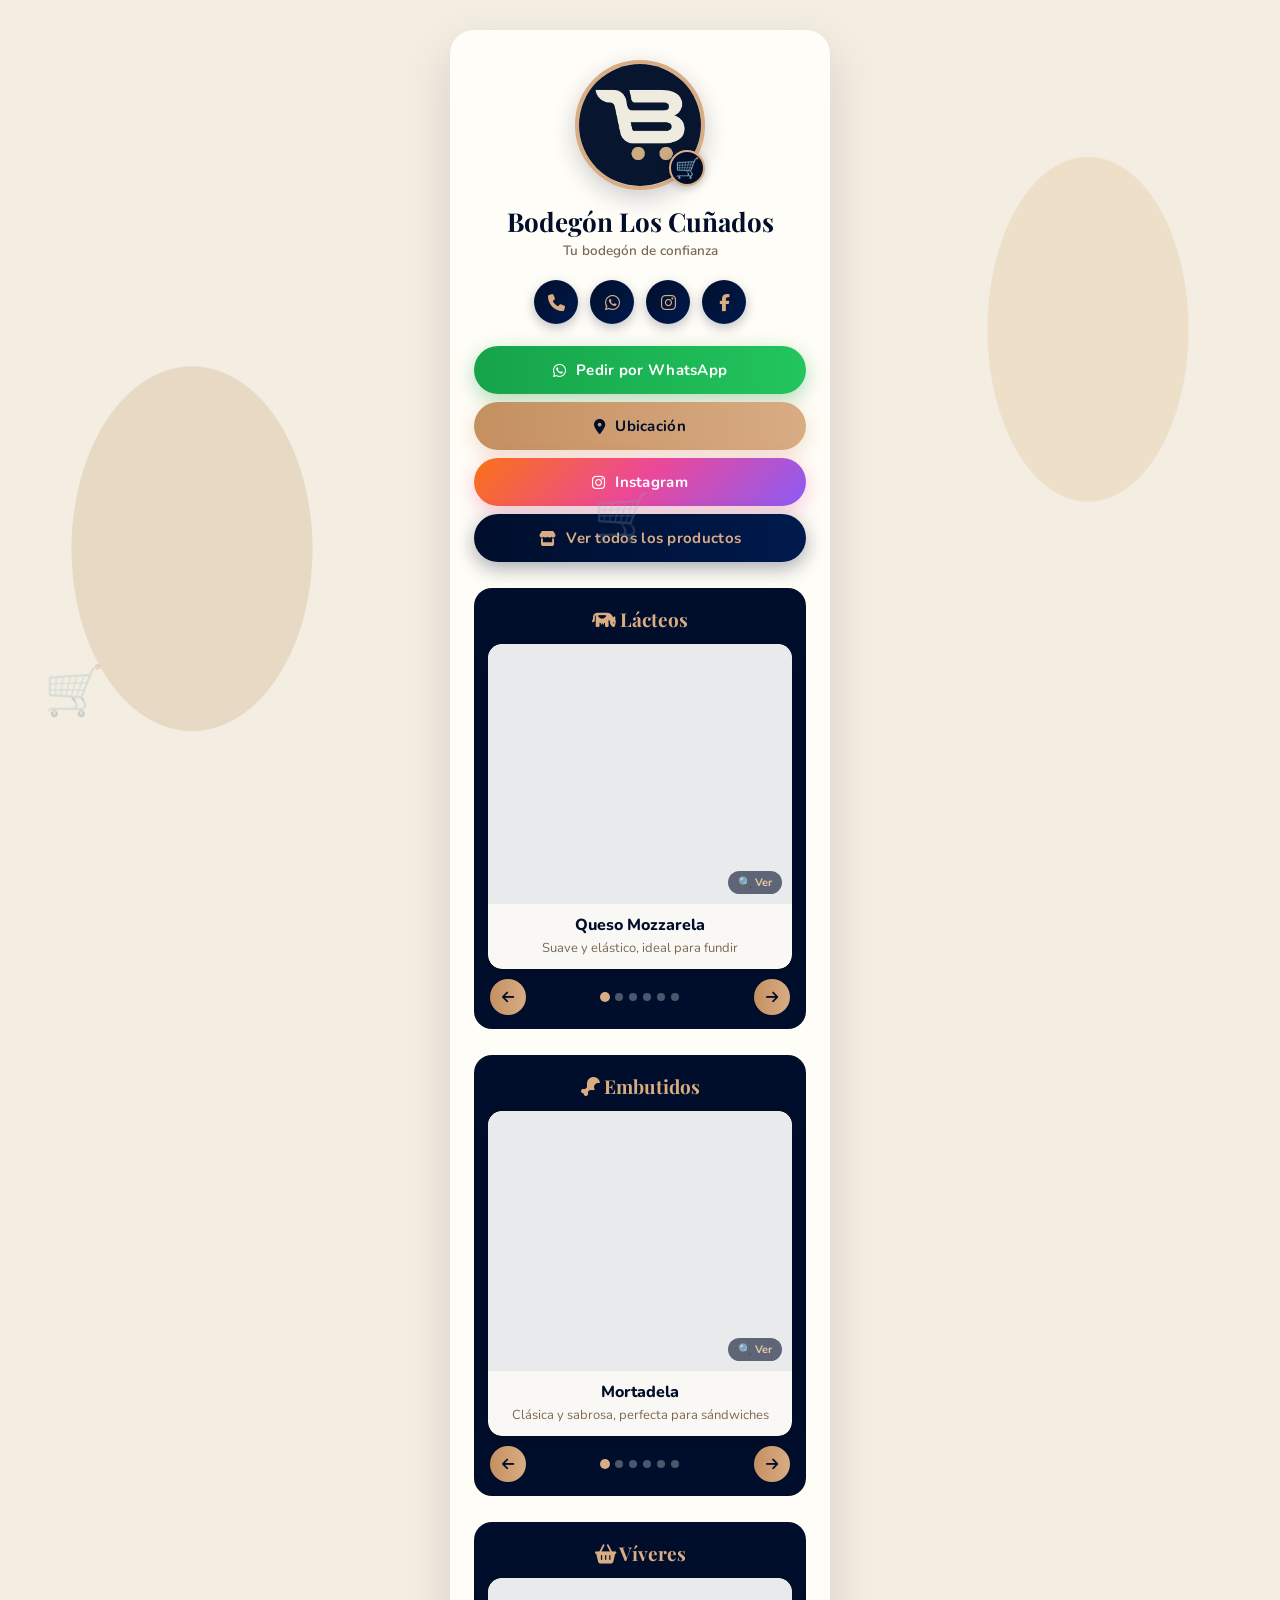
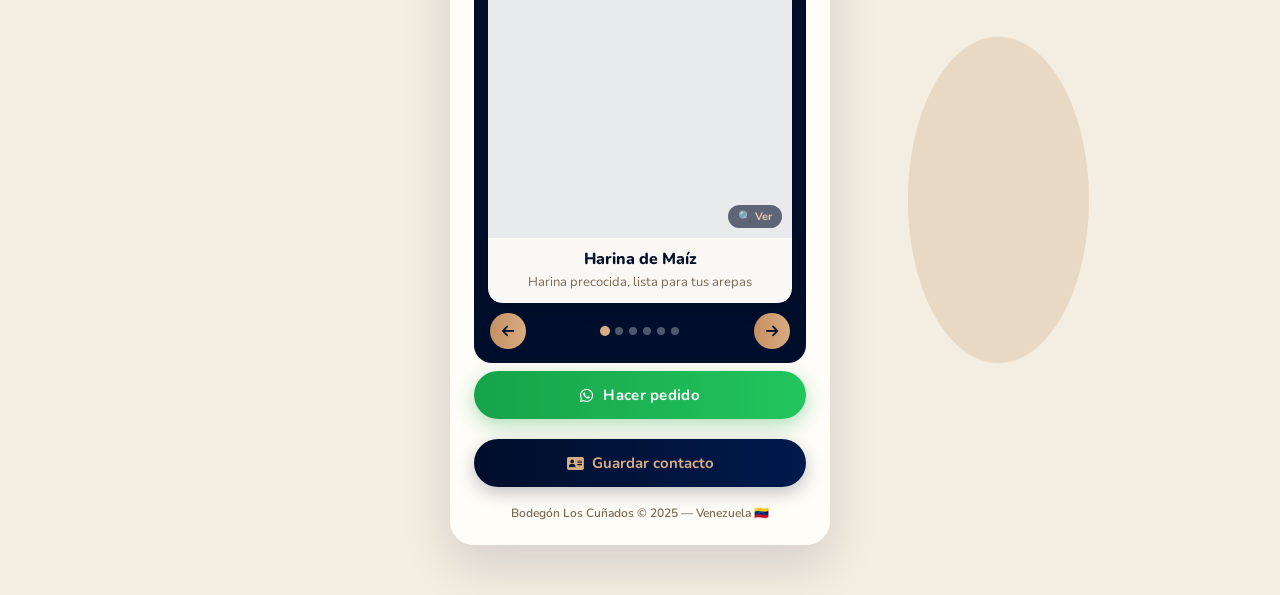
==== commit 74b2a8ef: "numero" ====
--- a/bodegonLosCuñados/index.html
+++ b/bodegonLosCuñados/index.html
@@ -25,8 +25,8 @@
   <p class="subtitle">Tu bodegón de confianza</p>
 
   <div class="socials">
-    <a href="tel:+58XXXXXXXXXX" title="Llamar"><i class="fa-solid fa-phone"></i></a>
-    <a href="https://wa.me/58XXXXXXXXXX" target="_blank" title="WhatsApp"><i class="fa-brands fa-whatsapp"></i></a>
+    <a href="tel:+584247491899" title="Llamar"><i class="fa-solid fa-phone"></i></a>
+    <a href="https://wa.me/584247491899" target="_blank" title="WhatsApp"><i class="fa-brands fa-whatsapp"></i></a>
     <a href="https://www.instagram.com/" target="_blank" title="Instagram"><i class="fa-brands fa-instagram"></i></a>
     <a href="#" title="Facebook"><i class="fa-brands fa-facebook-f"></i></a>
   </div>
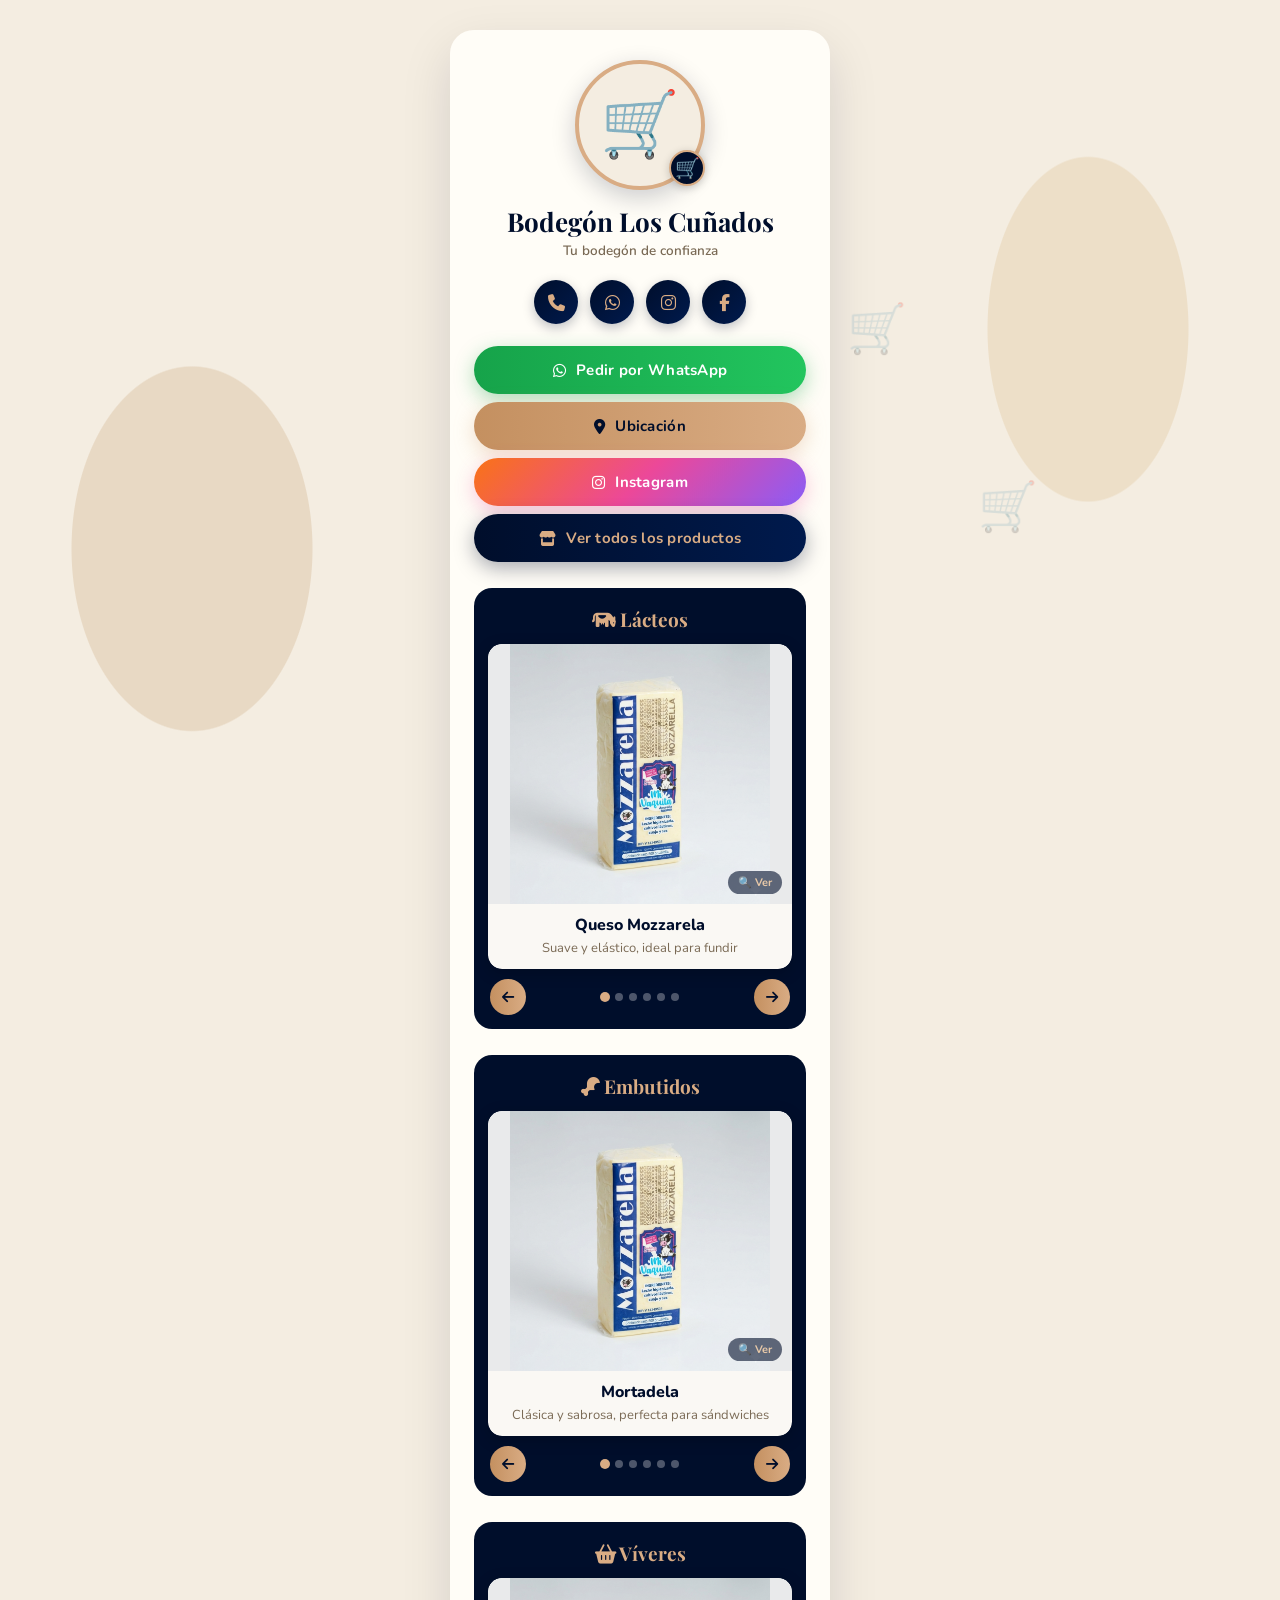
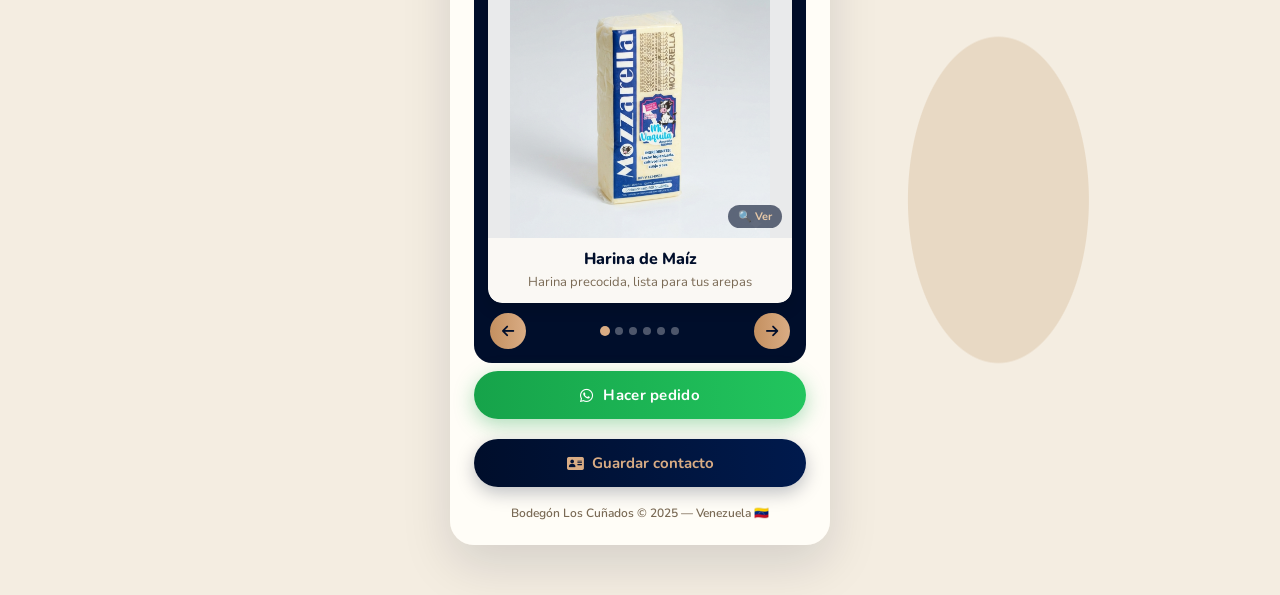
==== commit cb9090ea: "coreccion" ====
--- a/bodegonLosCuñados/index.html
+++ b/bodegonLosCuñados/index.html
@@ -16,7 +16,7 @@
 
   <div class="logo-wrap">
     <div class="logo">
-      <img src="images/bodegon.png" alt="Bodegón Los Cuñados" onerror="this.style.display='none';this.parentElement.innerHTML='🛒'">
+      <img src="images/logo.png" alt="Bodegón Los Cuñados" onerror="this.style.display='none';this.parentElement.innerHTML='🛒'">
     </div>
     <div class="logo-badge">🛒</div>
   </div>
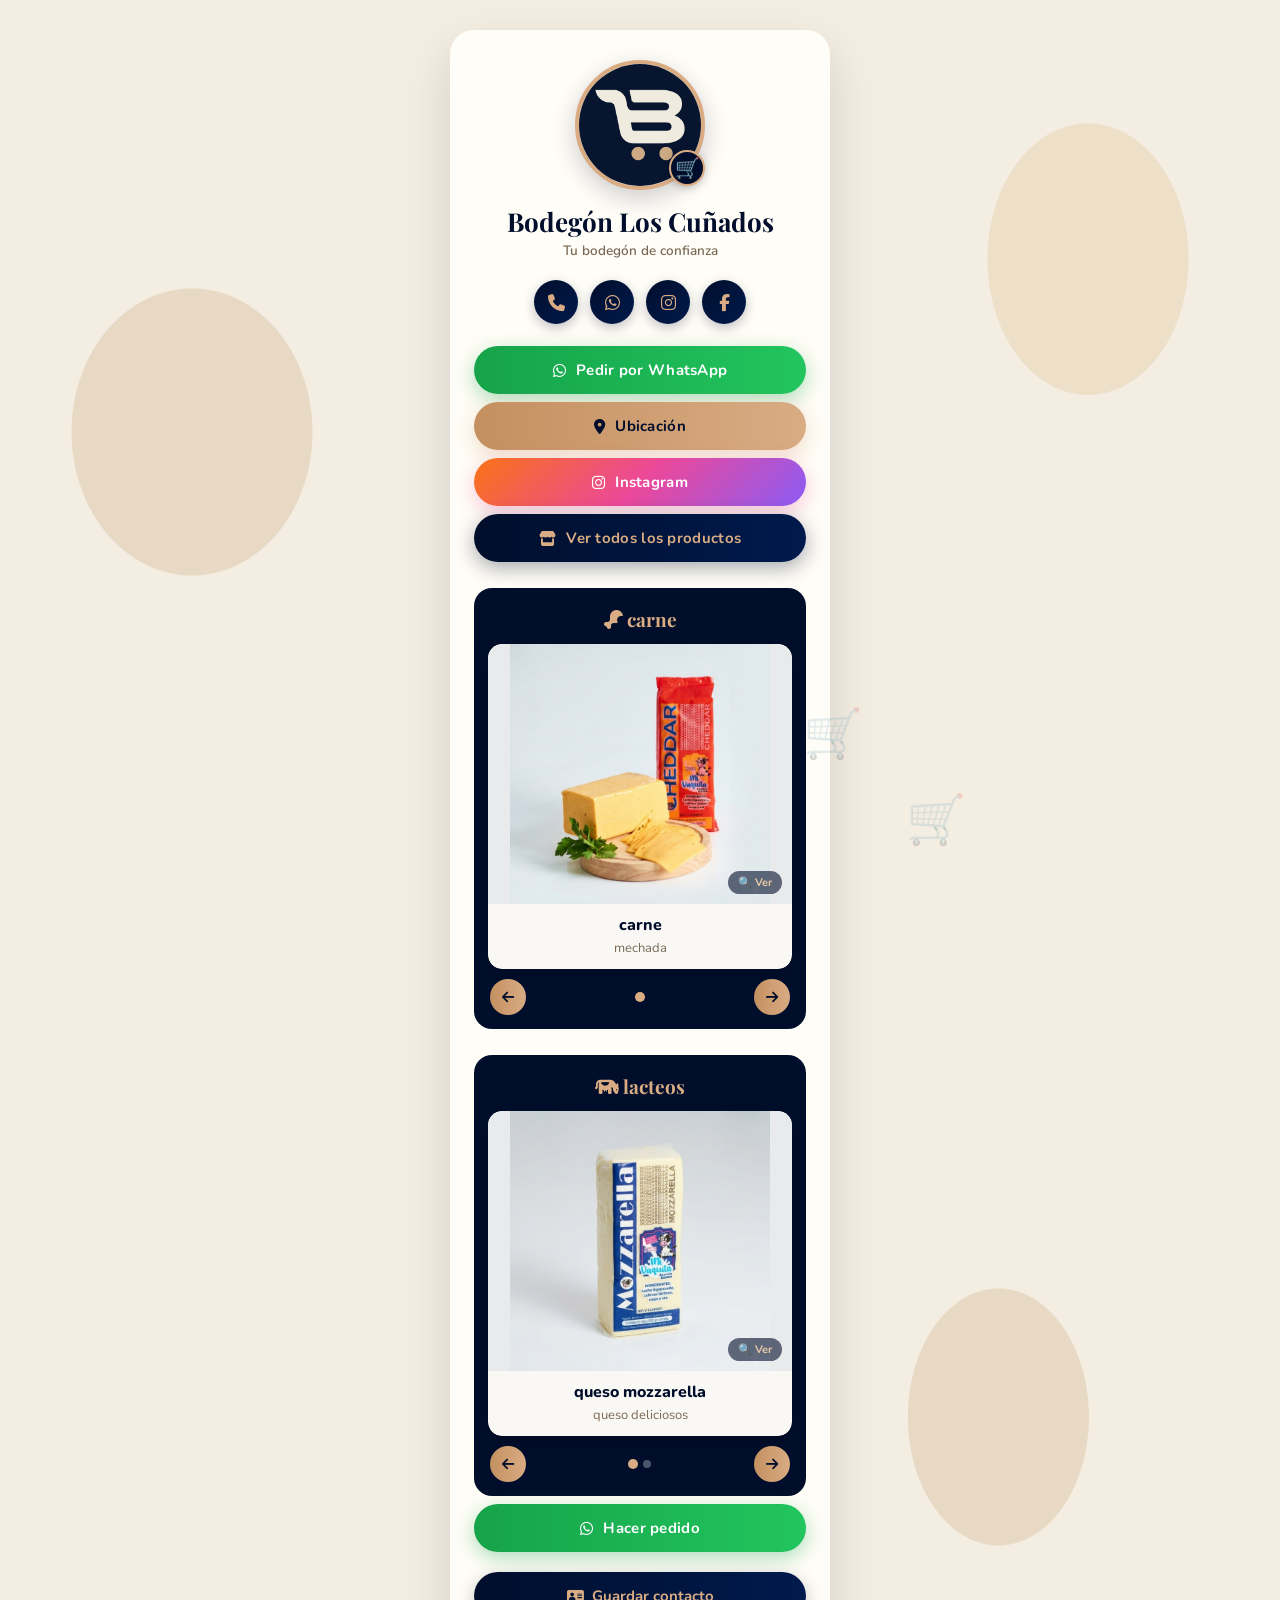
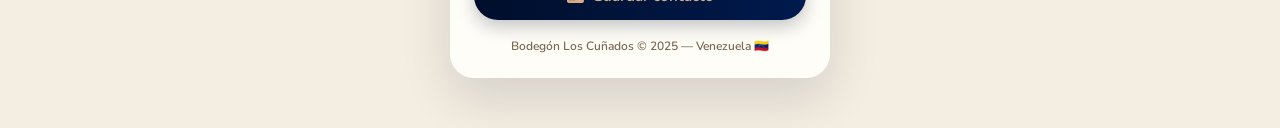
==== commit 608f7365: "c" ====
--- a/bodegonLosCuñados/index.html
+++ b/bodegonLosCuñados/index.html
@@ -16,7 +16,8 @@
 
   <div class="logo-wrap">
     <div class="logo">
-      <img src="images/logo.png" alt="Bodegón Los Cuñados" onerror="this.style.display='none';this.parentElement.innerHTML='🛒'">
+      <img id="logoImg" alt="Bodegón Los Cuñados" style="display:none">
+      <span id="logoFallback">🛒</span>
     </div>
     <div class="logo-badge">🛒</div>
   </div>
@@ -48,155 +49,11 @@
     <i class="fa-solid fa-store"></i> Ver todos los productos
   </button>
 
-  <!-- ===== LÁCTEOS ===== -->
-  <div class="catalog">
-    <h2><i class="fa-solid fa-cow"></i> Lácteos</h2>
-    <div class="carousel">
-      <div class="carousel-track" id="track-lacteos">
-        <div class="product">
-          <div class="product-img-box" onclick="openLightbox('images/queso-mozzarela.png','Queso Mozzarela','Suave y elástico, ideal para fundir','🧀')">
-            <img src="images/queso-mozzarela.png" alt="Queso Mozzarela" onerror="this.style.display='none'">
-          </div>
-          <h3>Queso Mozzarela</h3><p>Suave y elástico, ideal para fundir</p>
-        </div>
-        <div class="product">
-          <div class="product-img-box" onclick="openLightbox('images/queso-mozzarela.png','Queso Cheddar','Intenso y cremoso, lleno de sabor','🧀')">
-            <img src="images/queso-mozzarela.png" alt="Queso Cheddar" onerror="this.style.display='none'">
-          </div>
-          <h3>Queso Cheddar</h3><p>Intenso y cremoso, lleno de sabor</p>
-        </div>
-        <div class="product">
-          <div class="product-img-box" onclick="openLightbox('images/queso-mozzarela.png','Mantequilla','Cremosa y natural, hecha con leche fresca','🧈')">
-            <img src="images/queso-mozzarela.png" alt="Mantequilla" onerror="this.style.display='none'">
-          </div>
-          <h3>Mantequilla</h3><p>Cremosa y natural, hecha con leche fresca</p>
-        </div>
-        <div class="product">
-          <div class="product-img-box" onclick="openLightbox('images/queso-mozzarela.png','Yogurt Natural','Fresco y nutritivo, sin azúcar añadida','🥛')">
-            <img src="images/queso-mozzarela.png" alt="Yogurt Natural" onerror="this.style.display='none'">
-          </div>
-          <h3>Yogurt Natural</h3><p>Fresco y nutritivo, sin azúcar añadida</p>
-        </div>
-        <div class="product">
-          <div class="product-img-box" onclick="openLightbox('images/queso-mozzarela.png','Leche Pasteurizada','Fresca y nutritiva, directo del campo','🥛')">
-            <img src="images/queso-mozzarela.png" alt="Leche Pasteurizada" onerror="this.style.display='none'">
-          </div>
-          <h3>Leche Pasteurizada</h3><p>Fresca y nutritiva, directo del campo</p>
-        </div>
-        <div class="product">
-          <div class="product-img-box" onclick="openLightbox('images/queso-mozzarela.png','Queso Blanco','Artesanal, firme y con sabor tradicional','🧀')">
-            <img src="images/queso-mozzarela.png" alt="Queso Blanco" onerror="this.style.display='none'">
-          </div>
-          <h3>Queso Blanco</h3><p>Artesanal, firme y con sabor tradicional</p>
-        </div>
-      </div>
-    </div>
-    <div class="carousel-buttons">
-      <button onclick="prevSlide('lacteos')"><i class="fa-solid fa-arrow-left"></i></button>
-      <div class="carousel-dots" id="dots-lacteos"></div>
-      <button onclick="nextSlide('lacteos')"><i class="fa-solid fa-arrow-right"></i></button>
-    </div>
-  </div>
-
-  <!-- ===== EMBUTIDOS ===== -->
-  <div class="catalog">
-    <h2><i class="fa-solid fa-drumstick-bite"></i> Embutidos</h2>
-    <div class="carousel">
-      <div class="carousel-track" id="track-embutidos">
-        <div class="product">
-          <div class="product-img-box" onclick="openLightbox('images/queso-mozzarela.png','Mortadela','Clásica y sabrosa, perfecta para sándwiches','🥩')">
-            <img src="images/queso-mozzarela.png" alt="Mortadela" onerror="this.style.display='none'">
-          </div>
-          <h3>Mortadela</h3><p>Clásica y sabrosa, perfecta para sándwiches</p>
-        </div>
-        <div class="product">
-          <div class="product-img-box" onclick="openLightbox('images/queso-mozzarela.png','Jamón de Pierna','Jugoso y tierno, de calidad premium','🍖')">
-            <img src="images/queso-mozzarela.png" alt="Jamón de Pierna" onerror="this.style.display='none'">
-          </div>
-          <h3>Jamón de Pierna</h3><p>Jugoso y tierno, de calidad premium</p>
-        </div>
-        <div class="product">
-          <div class="product-img-box" onclick="openLightbox('images/queso-mozzarela.png','Salchichón','Firme y aromático, con especias selectas','🌭')">
-            <img src="images/queso-mozzarela.png" alt="Salchichón" onerror="this.style.display='none'">
-          </div>
-          <h3>Salchichón</h3><p>Firme y aromático, con especias selectas</p>
-        </div>
-        <div class="product">
-          <div class="product-img-box" onclick="openLightbox('images/queso-mozzarela.png','Salchicha de Res','Tierna y jugosa, ideal para la parrilla','🌭')">
-            <img src="images/queso-mozzarela.png" alt="Salchicha de Res" onerror="this.style.display='none'">
-          </div>
-          <h3>Salchicha de Res</h3><p>Tierna y jugosa, ideal para la parrilla</p>
-        </div>
-        <div class="product">
-          <div class="product-img-box" onclick="openLightbox('images/queso-mozzarela.png','Pepperoni','Picante y sabroso, perfecto para pizzas','🍕')">
-            <img src="images/queso-mozzarela.png" alt="Pepperoni" onerror="this.style.display='none'">
-          </div>
-          <h3>Pepperoni</h3><p>Picante y sabroso, perfecto para pizzas</p>
-        </div>
-        <div class="product">
-          <div class="product-img-box" onclick="openLightbox('images/queso-mozzarela.png','Tocineta','Ahumada y crujiente, irresistible','🥓')">
-            <img src="images/queso-mozzarela.png" alt="Tocineta" onerror="this.style.display='none'">
-          </div>
-          <h3>Tocineta</h3><p>Ahumada y crujiente, irresistible</p>
-        </div>
-      </div>
-    </div>
-    <div class="carousel-buttons">
-      <button onclick="prevSlide('embutidos')"><i class="fa-solid fa-arrow-left"></i></button>
-      <div class="carousel-dots" id="dots-embutidos"></div>
-      <button onclick="nextSlide('embutidos')"><i class="fa-solid fa-arrow-right"></i></button>
-    </div>
-  </div>
-
-  <!-- ===== VÍVERES ===== -->
-  <div class="catalog">
-    <h2><i class="fa-solid fa-basket-shopping"></i> Víveres</h2>
-    <div class="carousel">
-      <div class="carousel-track" id="track-viveres">
-        <div class="product">
-          <div class="product-img-box" onclick="openLightbox('images/queso-mozzarela.png','Harina de Maíz','Harina precocida, lista para tus arepas','🌽')">
-            <img src="images/queso-mozzarela.png" alt="Harina de Maíz" onerror="this.style.display='none'">
-          </div>
-          <h3>Harina de Maíz</h3><p>Harina precocida, lista para tus arepas</p>
-        </div>
-        <div class="product">
-          <div class="product-img-box" onclick="openLightbox('images/queso-mozzarela.png','Arroz','Grano largo, suelto y de primera calidad','🍚')">
-            <img src="images/queso-mozzarela.png" alt="Arroz" onerror="this.style.display='none'">
-          </div>
-          <h3>Arroz</h3><p>Grano largo, suelto y de primera calidad</p>
-        </div>
-        <div class="product">
-          <div class="product-img-box" onclick="openLightbox('images/queso-mozzarela.png','Pasta','Variedad de cortes, al dente perfecta','🍝')">
-            <img src="images/queso-mozzarela.png" alt="Pasta" onerror="this.style.display='none'">
-          </div>
-          <h3>Pasta</h3><p>Variedad de cortes, al dente perfecta</p>
-        </div>
-        <div class="product">
-          <div class="product-img-box" onclick="openLightbox('images/queso-mozzarela.png','Aceite Vegetal','Suave y ligero para todas tus recetas','🫙')">
-            <img src="images/queso-mozzarela.png" alt="Aceite Vegetal" onerror="this.style.display='none'">
-          </div>
-          <h3>Aceite Vegetal</h3><p>Suave y ligero para todas tus recetas</p>
-        </div>
-        <div class="product">
-          <div class="product-img-box" onclick="openLightbox('images/queso-mozzarela.png','Caraotas Negras','Selectas y tiernas, sabor venezolano','🫘')">
-            <img src="images/queso-mozzarela.png" alt="Caraotas Negras" onerror="this.style.display='none'">
-          </div>
-          <h3>Caraotas Negras</h3><p>Selectas y tiernas, sabor venezolano</p>
-        </div>
-        <div class="product">
-          <div class="product-img-box" onclick="openLightbox('images/queso-mozzarela.png','Azúcar','Refinada y blanca, para tus dulces','🍬')">
-            <img src="images/queso-mozzarela.png" alt="Azúcar" onerror="this.style.display='none'">
-          </div>
-          <h3>Azúcar</h3><p>Refinada y blanca, para tus dulces</p>
-        </div>
-      </div>
-    </div>
-    <div class="carousel-buttons">
-      <button onclick="prevSlide('viveres')"><i class="fa-solid fa-arrow-left"></i></button>
-      <div class="carousel-dots" id="dots-viveres"></div>
-      <button onclick="nextSlide('viveres')"><i class="fa-solid fa-arrow-right"></i></button>
-    </div>
-  </div>
+  <!-- ===== CATÁLOGOS POR CATEGORÍA ===== -->
+  <!-- Este contenedor se llena automáticamente con script.js a partir de
+       las listas CATEGORIES y PRODUCT_CATALOG. No hay que tocar este HTML
+       para agregar productos o categorías nuevas. -->
+  <div id="catalogsContainer"></div>
 
   <button class="link-btn btn-whatsapp" onclick="openShop()" style="margin-top:8px;">
     <i class="fa-brands fa-whatsapp"></i> Hacer pedido
@@ -216,12 +73,7 @@
     <h2><i class="fa-solid fa-store"></i> Todos los Productos</h2>
     <button class="grid-close-btn" onclick="closeGrid()"><i class="fa-solid fa-xmark"></i></button>
   </div>
-  <div class="grid-tabs">
-    <button class="grid-tab active" onclick="filterGrid('todos',this)">Todos</button>
-    <button class="grid-tab" onclick="filterGrid('lacteos',this)">🧀 Lácteos</button>
-    <button class="grid-tab" onclick="filterGrid('embutidos',this)">🥩 Embutidos</button>
-    <button class="grid-tab" onclick="filterGrid('viveres',this)">🛒 Víveres</button>
-  </div>
+  <div class="grid-tabs" id="gridTabs"></div>
   <div class="grid-body">
     <div class="grid-products" id="gridProducts"></div>
   </div>
@@ -237,12 +89,7 @@
     <p class="shop-subtitle">Selecciona los productos y consulta por WhatsApp 🛒</p>
 
     <!-- Filtros de categoría -->
-    <div class="shop-filter-tabs">
-      <button class="shop-filter-tab active" onclick="setShopFilter('todos',this)">Todos</button>
-      <button class="shop-filter-tab" onclick="setShopFilter('lacteos',this)">🧀 Lácteos</button>
-      <button class="shop-filter-tab" onclick="setShopFilter('embutidos',this)">🥩 Embutidos</button>
-      <button class="shop-filter-tab" onclick="setShopFilter('viveres',this)">🛒 Víveres</button>
-    </div>
+    <div class="shop-filter-tabs" id="shopFilterTabs"></div>
 
     <div class="shop-products" id="shopProducts"></div>
 
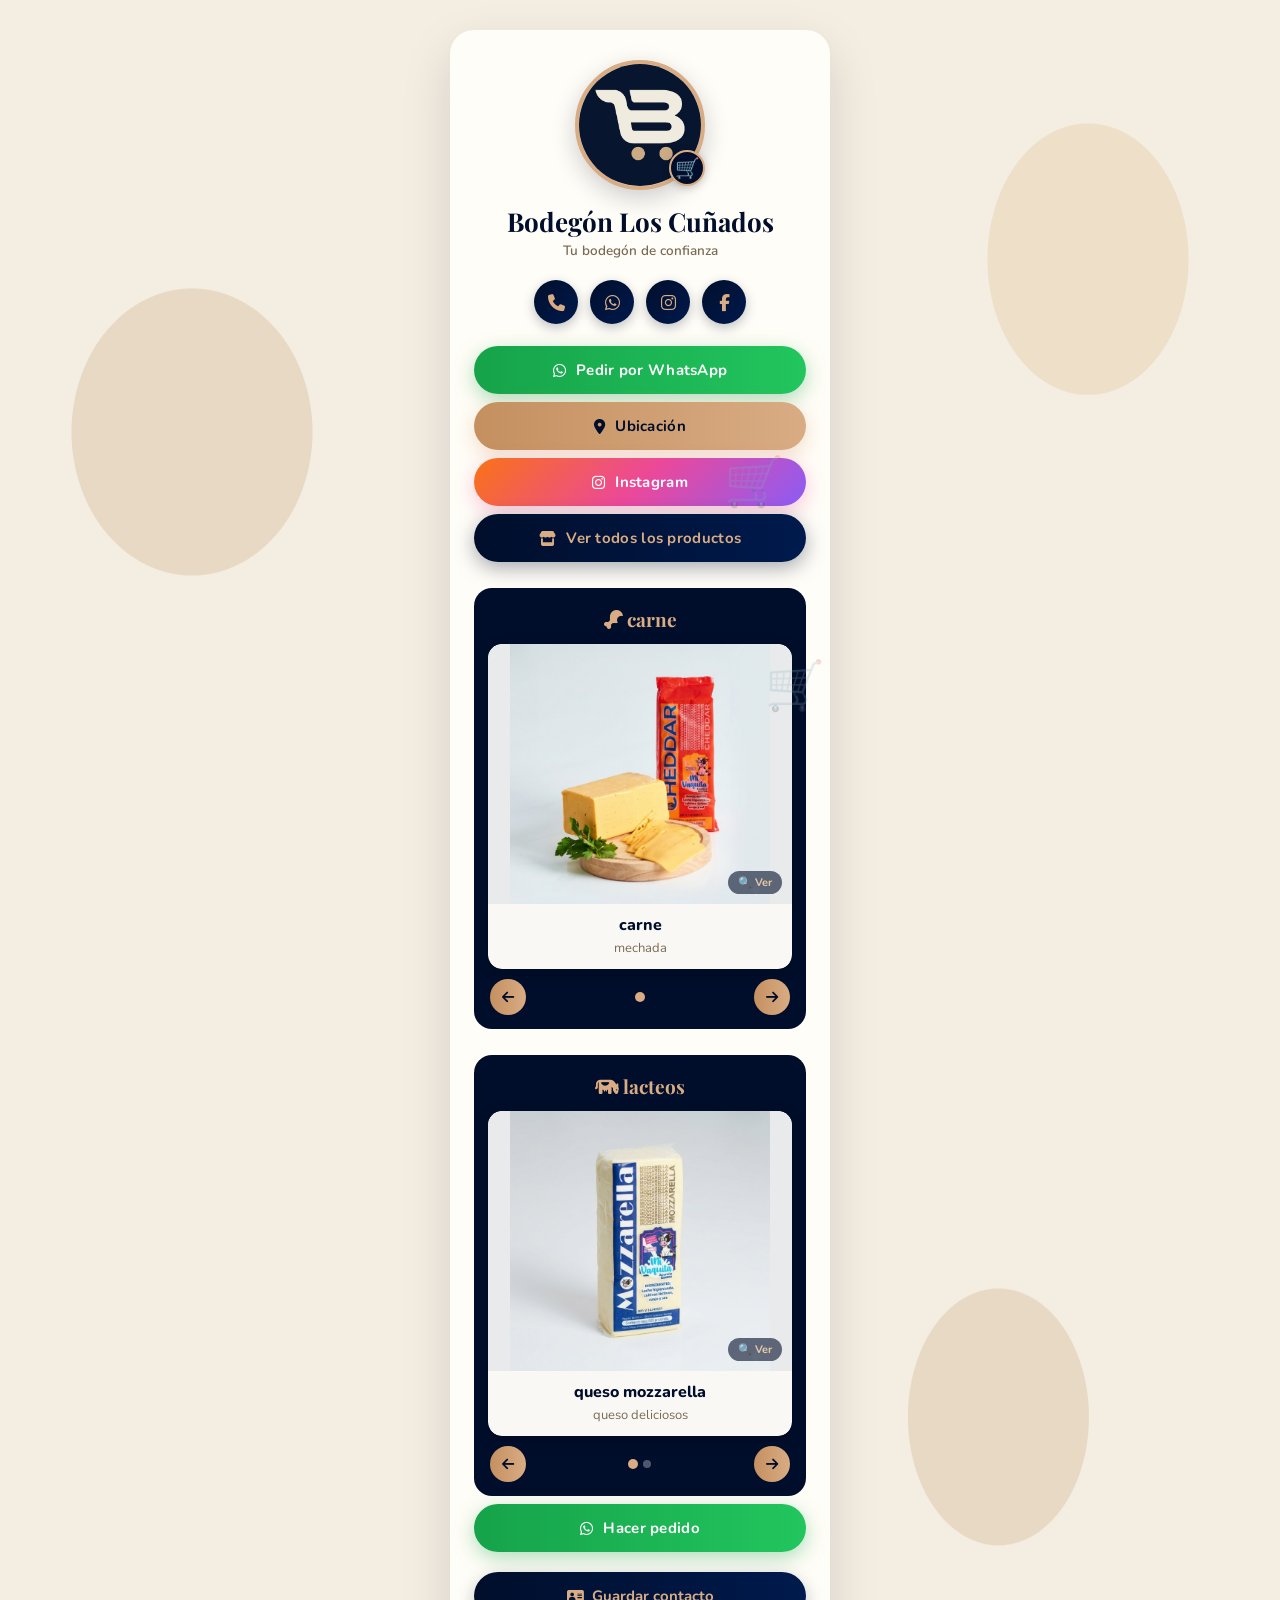
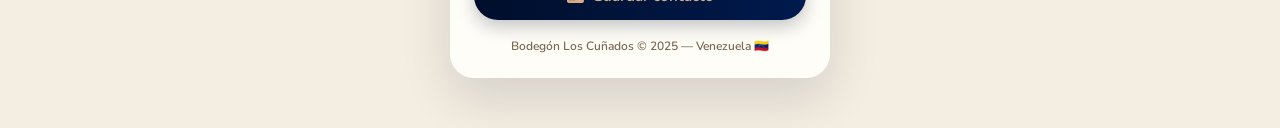
==== commit d3b4b3e5: "creacion de modulo admin" ====
--- a/bodegonLosCuñados/index.html
+++ b/bodegonLosCuñados/index.html
@@ -116,4 +116,4 @@
 
 <script src="script.js"></script>
 </body>
-</html>+ </html>
--- a/bodegonLosCuñados/styles.css
+++ b/bodegonLosCuñados/styles.css
@@ -1120,5 +1120,5 @@
   
   .shop-footer .send-order {
     margin: 0;
-    width: 100%;
+     width: 100%;
   }
